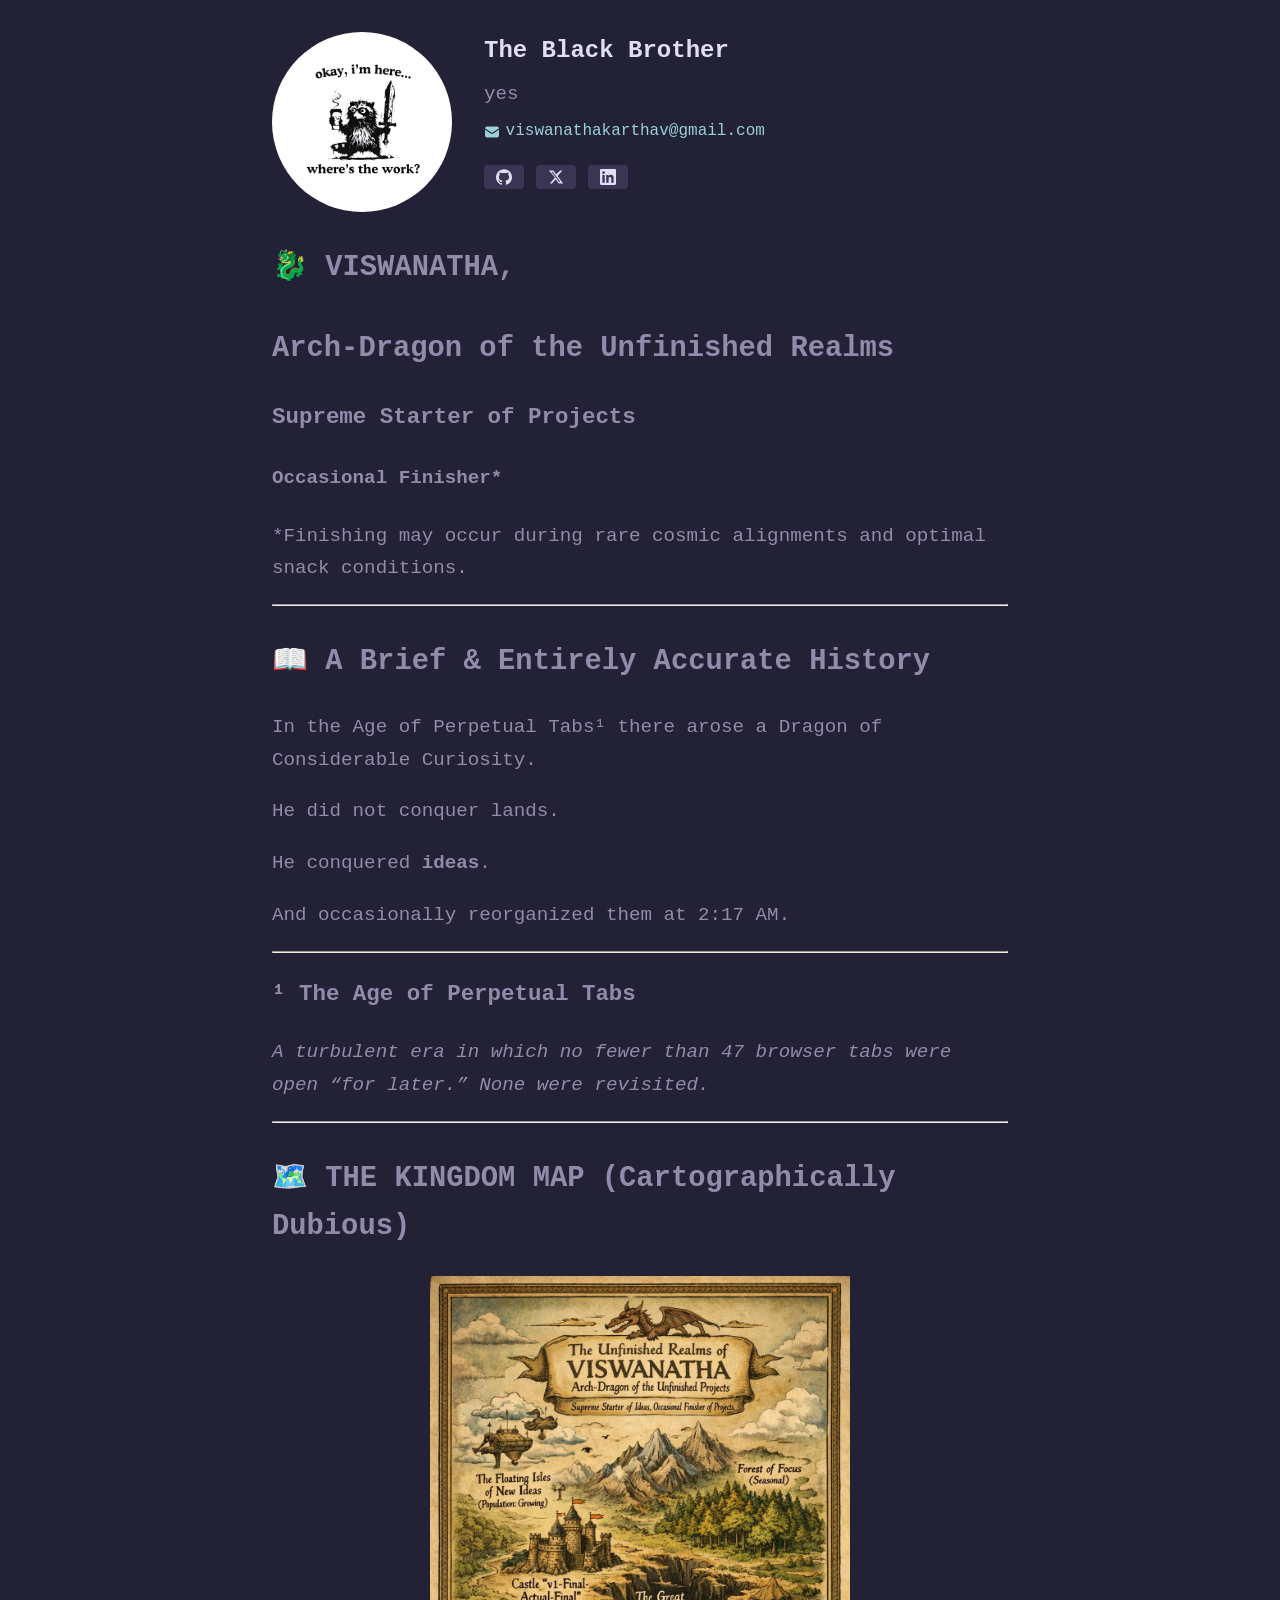
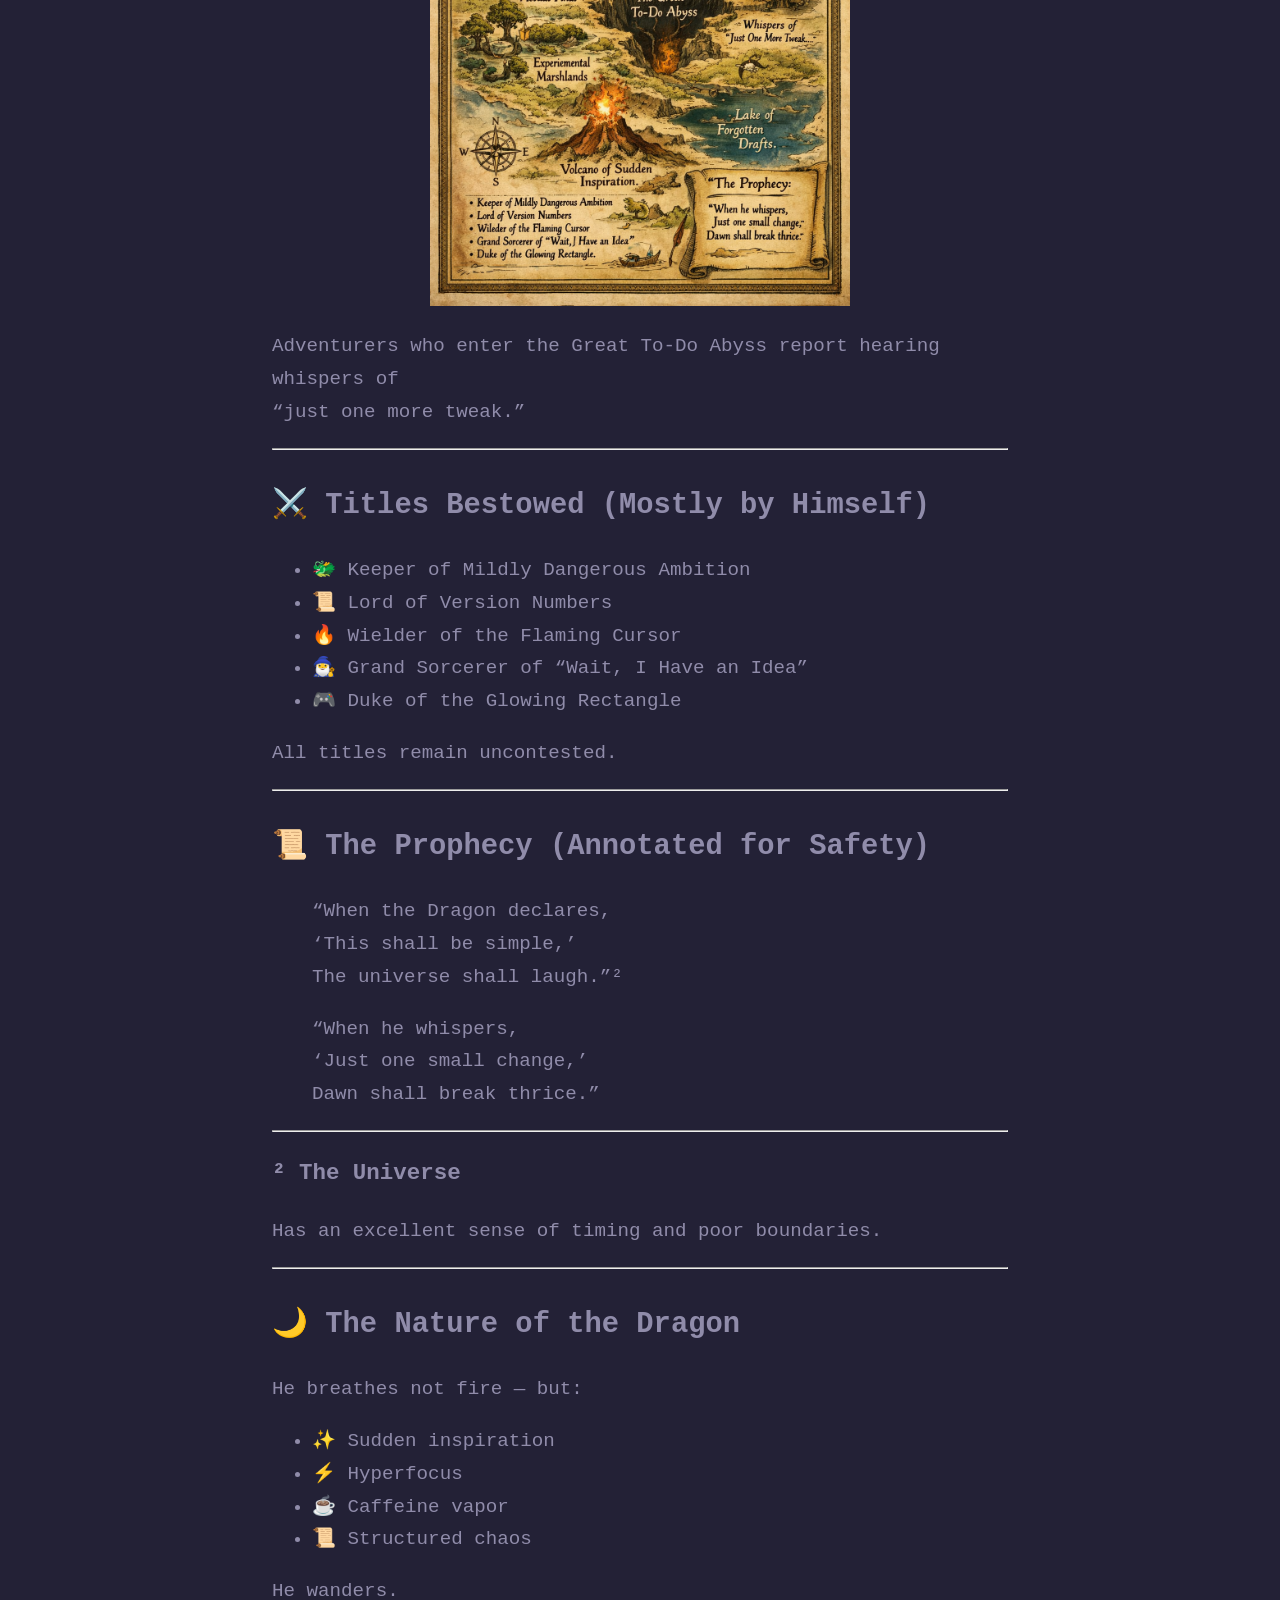
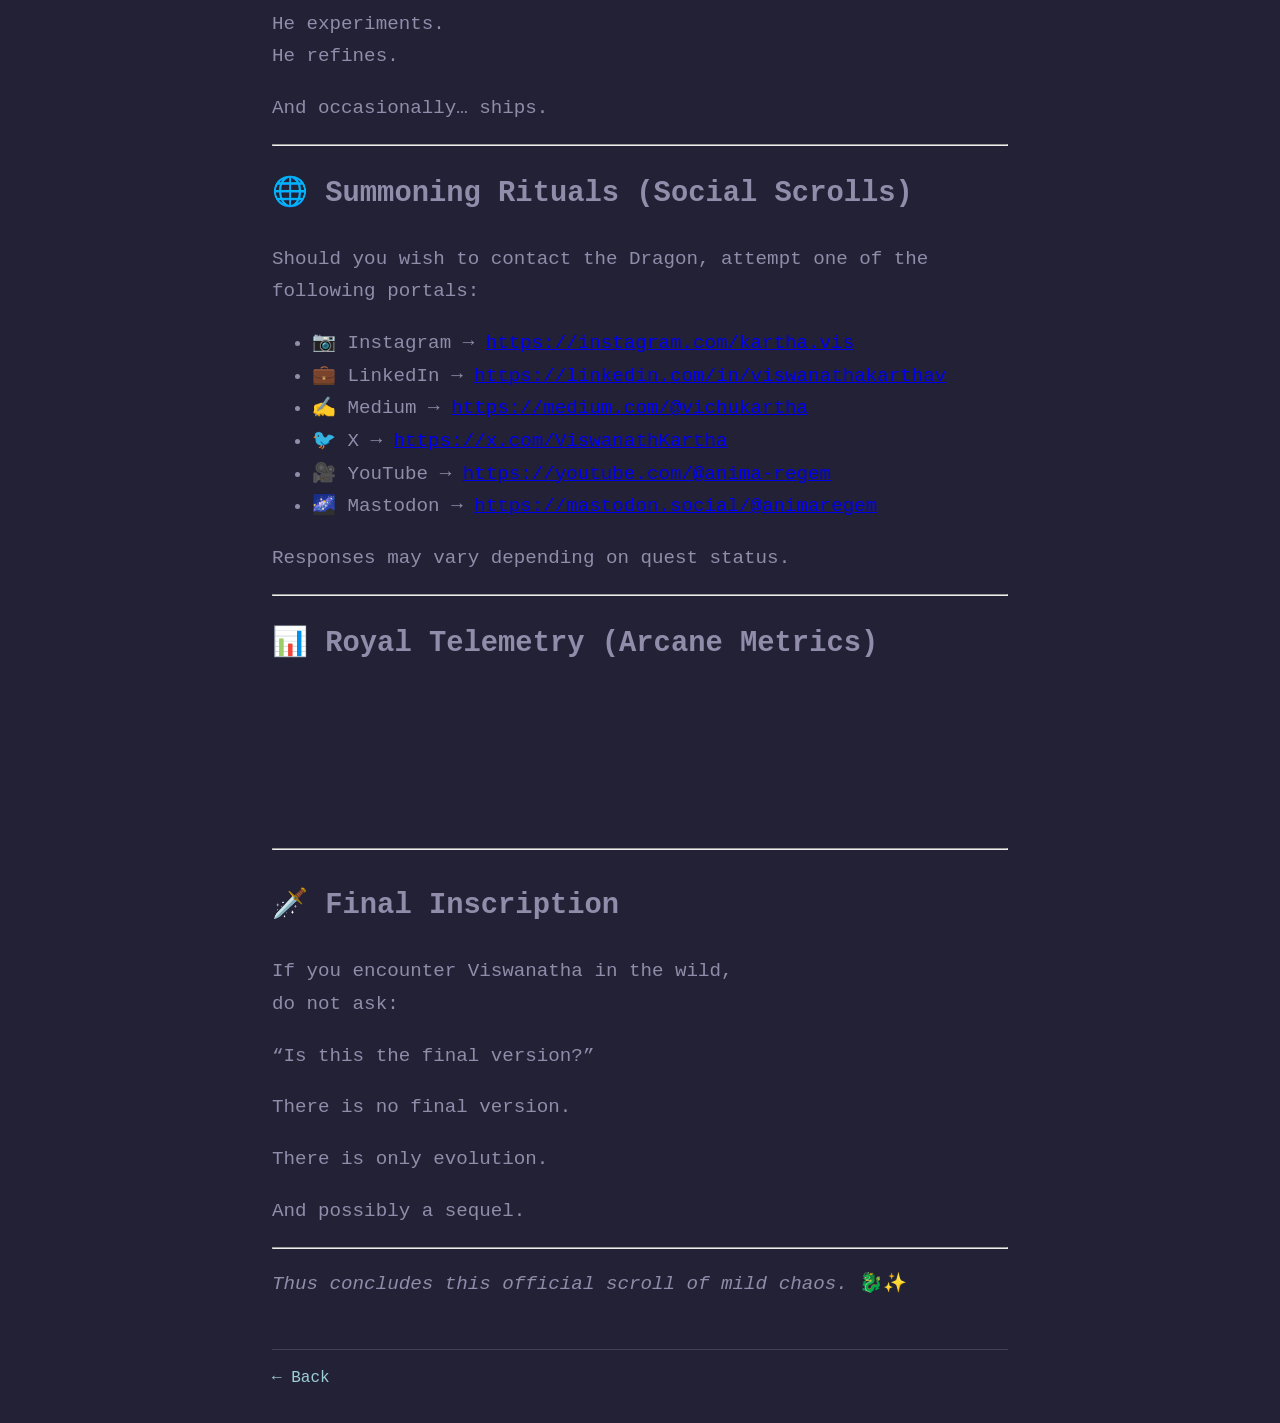
==== black/index.html @ d557f737 "deploy: 5b115764e009f444a087ab229fd77b370010a3e0" ====
<!doctype html><html lang=en-us><head><meta charset=UTF-8><meta name=viewport content="width=device-width,initial-scale=1"><title>The Black Brother &mdash; Off topic</title><meta name=description content><link rel=stylesheet href=/css/root.css></head><body><main class=site-main><article class=member-profile><header class=profile-header><img src=/black/avatar.jpg alt="The Black Brother" class=profile-avatar><div class=profile-info><h1>The Black Brother</h1><p class=profile-bio>yes</p><p class=profile-email><a href=mailto:viswanathakarthav@gmail.com><svg viewBox="0 0 24 24" fill="currentColor" width="16" height="16" aria-hidden="true"><path d="M1.5 8.67v8.58a3 3 0 003 3h15a3 3 0 003-3V8.67l-8.928 5.493a3 3 0 01-3.144.0L1.5 8.67z"/><path d="M22.5 6.908V6.75a3 3 0 00-3-3h-15a3 3 0 00-3 3v.158l9.714 5.978a1.5 1.5.0 001.572.0L22.5 6.908z"/></svg>
viswanathakarthav@gmail.com</a></p><div class=social-links><a href=https://github.com/anima-regem target=_blank rel=noopener><svg viewBox="0 0 24 24" fill="currentColor" width="16" height="16" aria-hidden="true"><path d="M12 .297c-6.63.0-12 5.373-12 12 0 5.303 3.438 9.8 8.205 11.385.6.113.82-.258.82-.577.0-.285-.01-1.04-.015-2.04-3.338.724-4.042-1.61-4.042-1.61C4.422 18.07 3.633 17.7 3.633 17.7c-1.087-.744.084-.729.084-.729 1.205.084 1.838 1.236 1.838 1.236 1.07 1.835 2.809 1.305 3.495.998.108-.776.417-1.305.76-1.605-2.665-.3-5.466-1.332-5.466-5.93.0-1.31.465-2.38 1.235-3.22-.135-.303-.54-1.523.105-3.176.0.0 1.005-.322 3.3 1.23.96-.267 1.98-.399 3-.405 1.02.006 2.04.138 3 .405 2.28-1.552 3.285-1.23 3.285-1.23.645 1.653.24 2.873.12 3.176.765.84 1.23 1.91 1.23 3.22.0 4.61-2.805 5.625-5.475 5.92.42.36.81 1.096.81 2.22.0 1.606-.015 2.896-.015 3.286.0.315.21.69.825.57C20.565 22.092 24 17.592 24 12.297c0-6.627-5.373-12-12-12"/></svg>
</a><a href=https://x.com/ViswanathKartha target=_blank rel=noopener><svg viewBox="0 0 24 24" fill="currentColor" width="16" height="16" aria-hidden="true"><path d="M18.244 2.25h3.308l-7.227 8.26 8.502 11.24H16.17l-4.714-6.231-5.401 6.231H2.746l7.73-8.835L1.254 2.25H8.08l4.259 5.63 5.905-5.63zm-1.161 17.52h1.833L7.084 4.126H5.117z"/></svg>
</a><a href=https://linkedin.com/in/viswanathakarthav target=_blank rel=noopener><svg viewBox="0 0 24 24" fill="currentColor" width="16" height="16" aria-hidden="true"><path d="M20.447 20.452h-3.554v-5.569c0-1.328-.027-3.037-1.852-3.037-1.853.0-2.136 1.445-2.136 2.939v5.667H9.351V9h3.414v1.561h.046c.477-.9 1.637-1.85 3.37-1.85 3.601.0 4.267 2.37 4.267 5.455v6.286zM5.337 7.433c-1.144.0-2.063-.926-2.063-2.065.0-1.138.92-2.063 2.063-2.063 1.14.0 2.064.925 2.064 2.063.0 1.139-.925 2.065-2.064 2.065zm1.782 13.019H3.555V9h3.564v11.452zM22.225.0H1.771C.792.0.0.774.0 1.729v20.542C0 23.227.792 24 1.771 24h20.451C23.2 24 24 23.227 24 22.271V1.729C24 .774 23.2.0 22.222.0h.003z"/></svg></a></div></div></header><div class=profile-bio><h1 id=-viswanatha>🐉 VISWANATHA,</h1><h2 id=arch-dragon-of-the-unfinished-realms>Arch-Dragon of the Unfinished Realms</h2><h3 id=supreme-starter-of-projects>Supreme Starter of Projects</h3><h4 id=occasional-finisher>Occasional Finisher*</h4><p>*Finishing may occur during rare cosmic alignments and optimal snack conditions.</p><hr><h2 id=-a-brief--entirely-accurate-history>📖 A Brief & Entirely Accurate History</h2><p>In the Age of Perpetual Tabs¹ there arose a Dragon of Considerable Curiosity.</p><p>He did not conquer lands.</p><p>He conquered <strong>ideas</strong>.</p><p>And occasionally reorganized them at 2:17 AM.</p><hr><h3 id=-the-age-of-perpetual-tabs>¹ The Age of Perpetual Tabs</h3><p><em>A turbulent era in which no fewer than 47 browser tabs were open “for later.” None were revisited.</em></p><hr><h2 id=-the-kingdom-map-cartographically-dubious>🗺️ THE KINGDOM MAP (Cartographically Dubious)</h2><p><img src=mapofkartha.png alt="Map of Kartha"></p><p>Adventurers who enter the Great To-Do Abyss report hearing whispers of<br>“just one more tweak.”</p><hr><h2 id=-titles-bestowed-mostly-by-himself>⚔️ Titles Bestowed (Mostly by Himself)</h2><ul><li>🐲 Keeper of Mildly Dangerous Ambition</li><li>📜 Lord of Version Numbers</li><li>🔥 Wielder of the Flaming Cursor</li><li>🧙‍♂️ Grand Sorcerer of “Wait, I Have an Idea”</li><li>🎮 Duke of the Glowing Rectangle</li></ul><p>All titles remain uncontested.</p><hr><h2 id=-the-prophecy-annotated-for-safety>📜 The Prophecy (Annotated for Safety)</h2><blockquote><p>“When the Dragon declares,<br>‘This shall be simple,’<br>The universe shall laugh.”²</p></blockquote><blockquote><p>“When he whispers,<br>‘Just one small change,’<br>Dawn shall break thrice.”</p></blockquote><hr><h3 id=-the-universe>² The Universe</h3><p>Has an excellent sense of timing and poor boundaries.</p><hr><h2 id=-the-nature-of-the-dragon>🌙 The Nature of the Dragon</h2><p>He breathes not fire — but:</p><ul><li>✨ Sudden inspiration</li><li>⚡ Hyperfocus</li><li>☕ Caffeine vapor</li><li>📜 Structured chaos</li></ul><p>He wanders.<br>He experiments.<br>He refines.</p><p>And occasionally… ships.</p><hr><h1 id=-summoning-rituals-social-scrolls>🌐 Summoning Rituals (Social Scrolls)</h1><p>Should you wish to contact the Dragon, attempt one of the following portals:</p><ul><li>📷 Instagram → <a href=https://instagram.com/kartha.vis>https://instagram.com/kartha.vis</a></li><li>💼 LinkedIn → <a href=https://linkedin.com/in/viswanathakarthav>https://linkedin.com/in/viswanathakarthav</a></li><li>✍️ Medium → <a href=https://medium.com/@vichukartha>https://medium.com/@vichukartha</a></li><li>🐦 X → <a href=https://x.com/ViswanathKartha>https://x.com/ViswanathKartha</a></li><li>🎥 YouTube → <a href=https://youtube.com/@anima-regem>https://youtube.com/@anima-regem</a></li><li>🌌 Mastodon → <a href=https://mastodon.social/@animaregem>https://mastodon.social/@animaregem</a></li></ul><p>Responses may vary depending on quest status.</p><hr><h1 id=-royal-telemetry-arcane-metrics>📊 Royal Telemetry (Arcane Metrics)</h1><p><img src="https://github-readme-stats.vercel.app/api?username=anima-regem&amp;theme=tokyonight&amp;hide_border=true&amp;count_private=true" alt></p><p><img src="https://github-readme-streak-stats.herokuapp.com/?user=anima-regem&amp;theme=tokyonight&amp;hide_border=true" alt></p><p><img src="https://github-readme-stats.vercel.app/api/top-langs/?username=anima-regem&amp;theme=tokyonight&amp;hide_border=true&amp;layout=compact" alt></p><hr><h2 id=-final-inscription>🗡️ Final Inscription</h2><p>If you encounter Viswanatha in the wild,<br>do not ask:</p><p>“Is this the final version?”</p><p>There is no final version.</p><p>There is only evolution.</p><p>And possibly a sequel.</p><hr><p><em>Thus concludes this official scroll of mild chaos.</em> 🐉✨</p></div><footer class=profile-footer><a href=/>&larr; Back</a></footer></article></main></body></html>
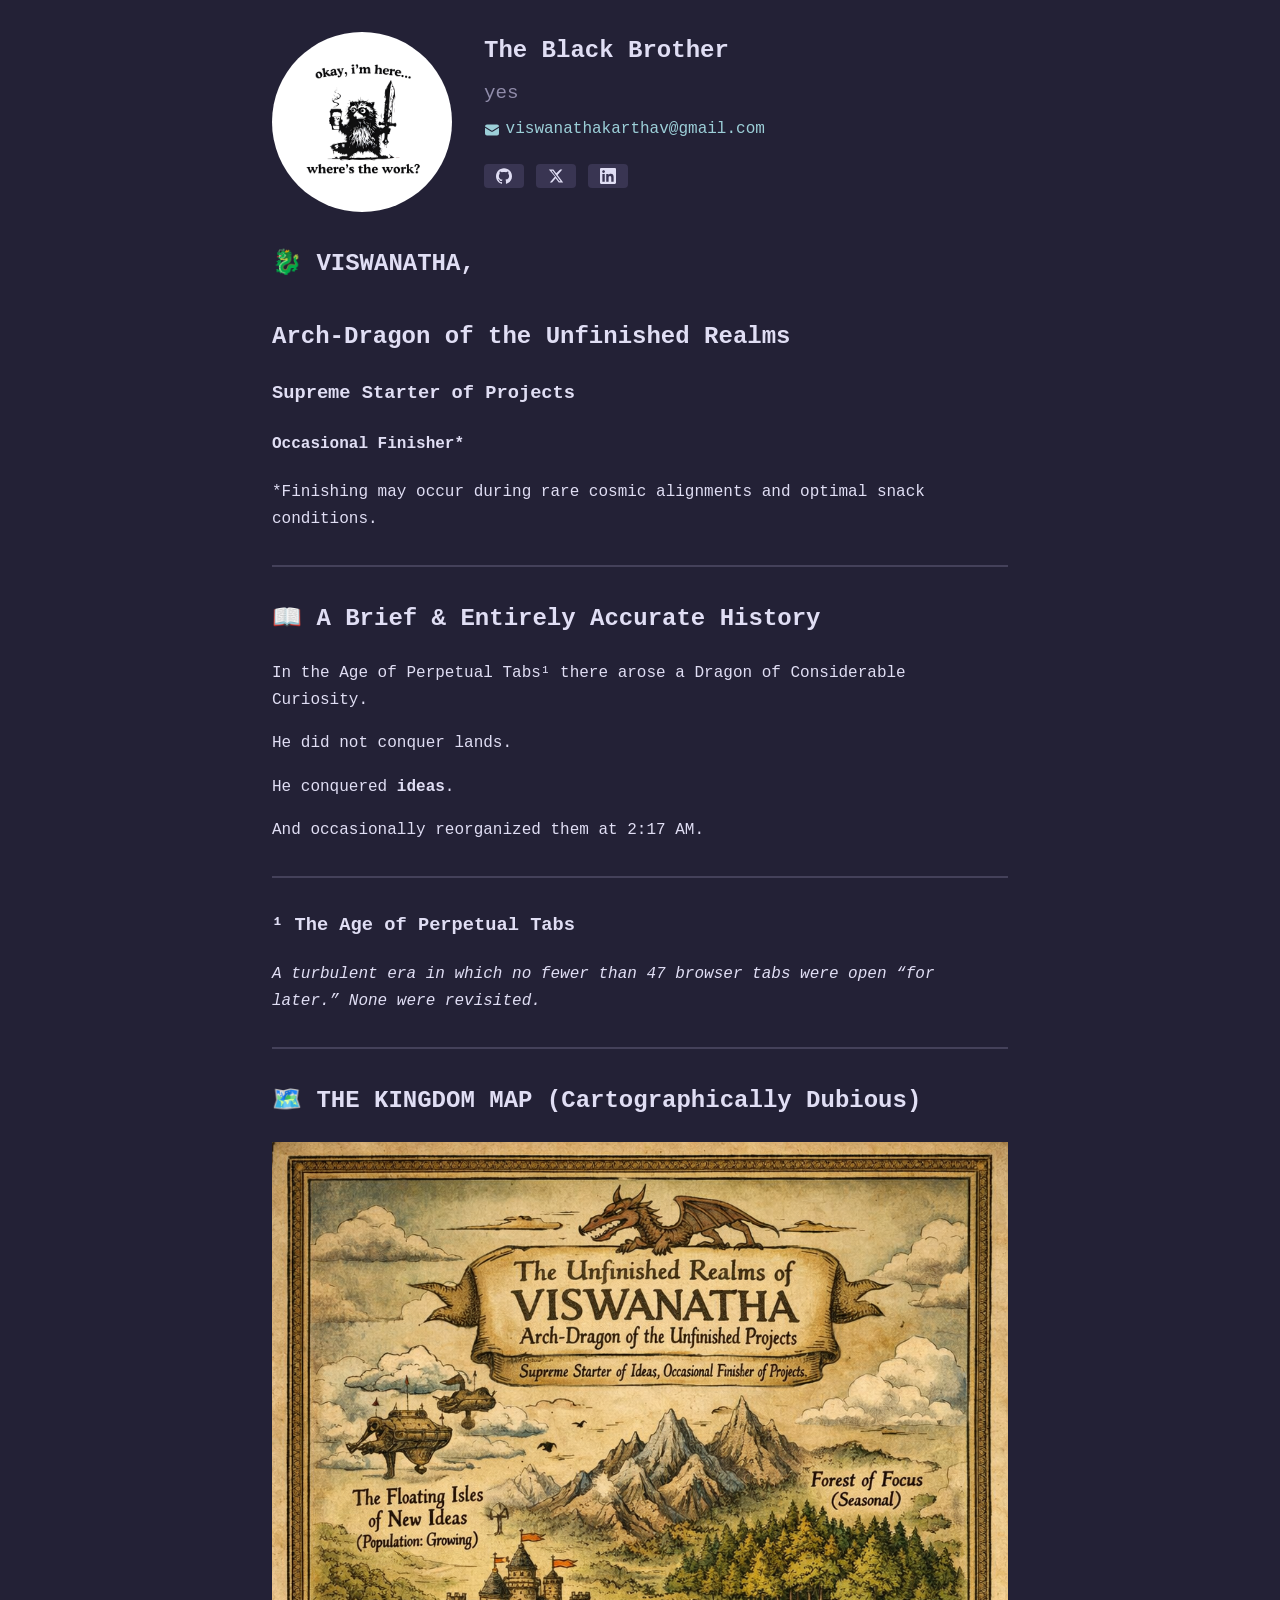
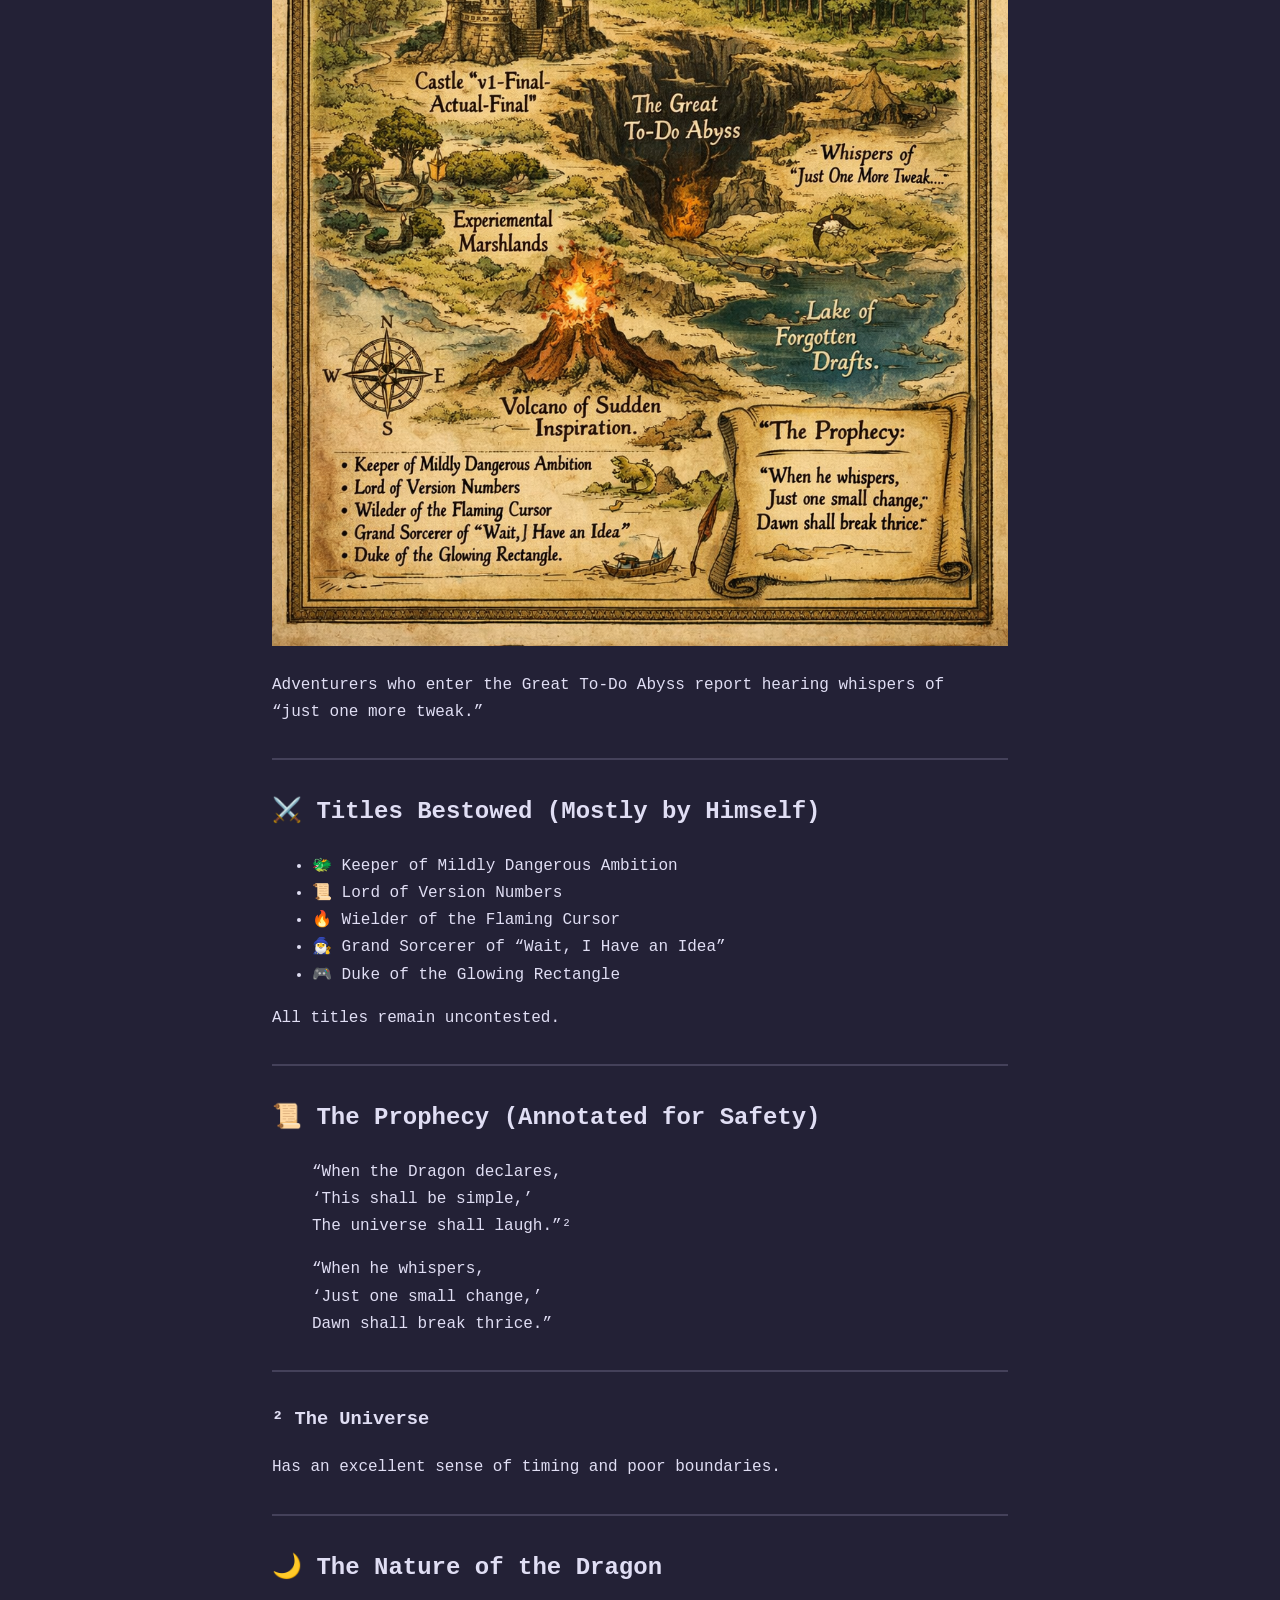
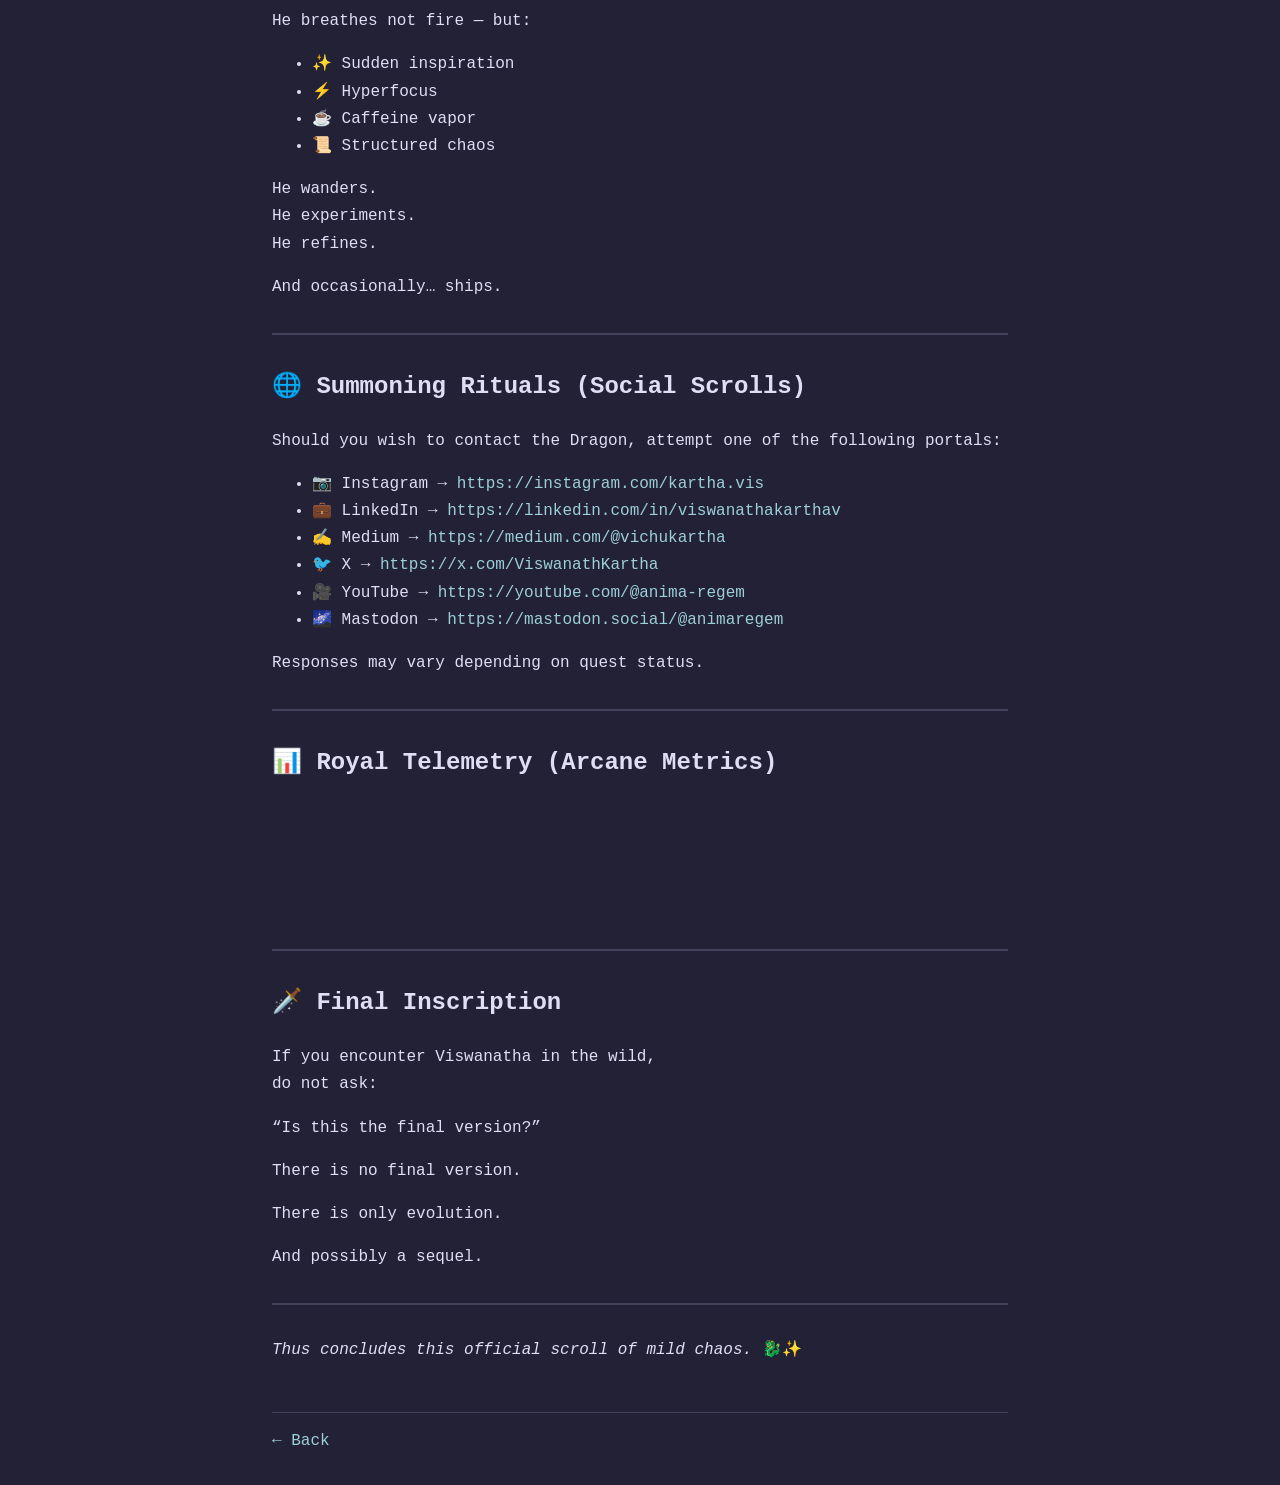
==== commit 7992ee7c: "deploy: 9a94c94f13bd477e29c451f8adfdab7dbf124cc8" ====
--- a/black/index.html
+++ b/black/index.html
@@ -1,4 +1,4 @@
 <!doctype html><html lang=en-us><head><meta charset=UTF-8><meta name=viewport content="width=device-width,initial-scale=1"><title>The Black Brother &mdash; Off topic</title><meta name=description content><link rel=stylesheet href=/css/root.css></head><body><main class=site-main><article class=member-profile><header class=profile-header><img src=/black/avatar.jpg alt="The Black Brother" class=profile-avatar><div class=profile-info><h1>The Black Brother</h1><p class=profile-bio>yes</p><p class=profile-email><a href=mailto:viswanathakarthav@gmail.com><svg viewBox="0 0 24 24" fill="currentColor" width="16" height="16" aria-hidden="true"><path d="M1.5 8.67v8.58a3 3 0 003 3h15a3 3 0 003-3V8.67l-8.928 5.493a3 3 0 01-3.144.0L1.5 8.67z"/><path d="M22.5 6.908V6.75a3 3 0 00-3-3h-15a3 3 0 00-3 3v.158l9.714 5.978a1.5 1.5.0 001.572.0L22.5 6.908z"/></svg>
 viswanathakarthav@gmail.com</a></p><div class=social-links><a href=https://github.com/anima-regem target=_blank rel=noopener><svg viewBox="0 0 24 24" fill="currentColor" width="16" height="16" aria-hidden="true"><path d="M12 .297c-6.63.0-12 5.373-12 12 0 5.303 3.438 9.8 8.205 11.385.6.113.82-.258.82-.577.0-.285-.01-1.04-.015-2.04-3.338.724-4.042-1.61-4.042-1.61C4.422 18.07 3.633 17.7 3.633 17.7c-1.087-.744.084-.729.084-.729 1.205.084 1.838 1.236 1.838 1.236 1.07 1.835 2.809 1.305 3.495.998.108-.776.417-1.305.76-1.605-2.665-.3-5.466-1.332-5.466-5.93.0-1.31.465-2.38 1.235-3.22-.135-.303-.54-1.523.105-3.176.0.0 1.005-.322 3.3 1.23.96-.267 1.98-.399 3-.405 1.02.006 2.04.138 3 .405 2.28-1.552 3.285-1.23 3.285-1.23.645 1.653.24 2.873.12 3.176.765.84 1.23 1.91 1.23 3.22.0 4.61-2.805 5.625-5.475 5.92.42.36.81 1.096.81 2.22.0 1.606-.015 2.896-.015 3.286.0.315.21.69.825.57C20.565 22.092 24 17.592 24 12.297c0-6.627-5.373-12-12-12"/></svg>
 </a><a href=https://x.com/ViswanathKartha target=_blank rel=noopener><svg viewBox="0 0 24 24" fill="currentColor" width="16" height="16" aria-hidden="true"><path d="M18.244 2.25h3.308l-7.227 8.26 8.502 11.24H16.17l-4.714-6.231-5.401 6.231H2.746l7.73-8.835L1.254 2.25H8.08l4.259 5.63 5.905-5.63zm-1.161 17.52h1.833L7.084 4.126H5.117z"/></svg>
-</a><a href=https://linkedin.com/in/viswanathakarthav target=_blank rel=noopener><svg viewBox="0 0 24 24" fill="currentColor" width="16" height="16" aria-hidden="true"><path d="M20.447 20.452h-3.554v-5.569c0-1.328-.027-3.037-1.852-3.037-1.853.0-2.136 1.445-2.136 2.939v5.667H9.351V9h3.414v1.561h.046c.477-.9 1.637-1.85 3.37-1.85 3.601.0 4.267 2.37 4.267 5.455v6.286zM5.337 7.433c-1.144.0-2.063-.926-2.063-2.065.0-1.138.92-2.063 2.063-2.063 1.14.0 2.064.925 2.064 2.063.0 1.139-.925 2.065-2.064 2.065zm1.782 13.019H3.555V9h3.564v11.452zM22.225.0H1.771C.792.0.0.774.0 1.729v20.542C0 23.227.792 24 1.771 24h20.451C23.2 24 24 23.227 24 22.271V1.729C24 .774 23.2.0 22.222.0h.003z"/></svg></a></div></div></header><div class=profile-bio><h1 id=-viswanatha>🐉 VISWANATHA,</h1><h2 id=arch-dragon-of-the-unfinished-realms>Arch-Dragon of the Unfinished Realms</h2><h3 id=supreme-starter-of-projects>Supreme Starter of Projects</h3><h4 id=occasional-finisher>Occasional Finisher*</h4><p>*Finishing may occur during rare cosmic alignments and optimal snack conditions.</p><hr><h2 id=-a-brief--entirely-accurate-history>📖 A Brief & Entirely Accurate History</h2><p>In the Age of Perpetual Tabs¹ there arose a Dragon of Considerable Curiosity.</p><p>He did not conquer lands.</p><p>He conquered <strong>ideas</strong>.</p><p>And occasionally reorganized them at 2:17 AM.</p><hr><h3 id=-the-age-of-perpetual-tabs>¹ The Age of Perpetual Tabs</h3><p><em>A turbulent era in which no fewer than 47 browser tabs were open “for later.” None were revisited.</em></p><hr><h2 id=-the-kingdom-map-cartographically-dubious>🗺️ THE KINGDOM MAP (Cartographically Dubious)</h2><p><img src=mapofkartha.png alt="Map of Kartha"></p><p>Adventurers who enter the Great To-Do Abyss report hearing whispers of<br>“just one more tweak.”</p><hr><h2 id=-titles-bestowed-mostly-by-himself>⚔️ Titles Bestowed (Mostly by Himself)</h2><ul><li>🐲 Keeper of Mildly Dangerous Ambition</li><li>📜 Lord of Version Numbers</li><li>🔥 Wielder of the Flaming Cursor</li><li>🧙‍♂️ Grand Sorcerer of “Wait, I Have an Idea”</li><li>🎮 Duke of the Glowing Rectangle</li></ul><p>All titles remain uncontested.</p><hr><h2 id=-the-prophecy-annotated-for-safety>📜 The Prophecy (Annotated for Safety)</h2><blockquote><p>“When the Dragon declares,<br>‘This shall be simple,’<br>The universe shall laugh.”²</p></blockquote><blockquote><p>“When he whispers,<br>‘Just one small change,’<br>Dawn shall break thrice.”</p></blockquote><hr><h3 id=-the-universe>² The Universe</h3><p>Has an excellent sense of timing and poor boundaries.</p><hr><h2 id=-the-nature-of-the-dragon>🌙 The Nature of the Dragon</h2><p>He breathes not fire — but:</p><ul><li>✨ Sudden inspiration</li><li>⚡ Hyperfocus</li><li>☕ Caffeine vapor</li><li>📜 Structured chaos</li></ul><p>He wanders.<br>He experiments.<br>He refines.</p><p>And occasionally… ships.</p><hr><h1 id=-summoning-rituals-social-scrolls>🌐 Summoning Rituals (Social Scrolls)</h1><p>Should you wish to contact the Dragon, attempt one of the following portals:</p><ul><li>📷 Instagram → <a href=https://instagram.com/kartha.vis>https://instagram.com/kartha.vis</a></li><li>💼 LinkedIn → <a href=https://linkedin.com/in/viswanathakarthav>https://linkedin.com/in/viswanathakarthav</a></li><li>✍️ Medium → <a href=https://medium.com/@vichukartha>https://medium.com/@vichukartha</a></li><li>🐦 X → <a href=https://x.com/ViswanathKartha>https://x.com/ViswanathKartha</a></li><li>🎥 YouTube → <a href=https://youtube.com/@anima-regem>https://youtube.com/@anima-regem</a></li><li>🌌 Mastodon → <a href=https://mastodon.social/@animaregem>https://mastodon.social/@animaregem</a></li></ul><p>Responses may vary depending on quest status.</p><hr><h1 id=-royal-telemetry-arcane-metrics>📊 Royal Telemetry (Arcane Metrics)</h1><p><img src="https://github-readme-stats.vercel.app/api?username=anima-regem&amp;theme=tokyonight&amp;hide_border=true&amp;count_private=true" alt></p><p><img src="https://github-readme-streak-stats.herokuapp.com/?user=anima-regem&amp;theme=tokyonight&amp;hide_border=true" alt></p><p><img src="https://github-readme-stats.vercel.app/api/top-langs/?username=anima-regem&amp;theme=tokyonight&amp;hide_border=true&amp;layout=compact" alt></p><hr><h2 id=-final-inscription>🗡️ Final Inscription</h2><p>If you encounter Viswanatha in the wild,<br>do not ask:</p><p>“Is this the final version?”</p><p>There is no final version.</p><p>There is only evolution.</p><p>And possibly a sequel.</p><hr><p><em>Thus concludes this official scroll of mild chaos.</em> 🐉✨</p></div><footer class=profile-footer><a href=/>&larr; Back</a></footer></article></main></body></html>+</a><a href=https://linkedin.com/in/viswanathakarthav target=_blank rel=noopener><svg viewBox="0 0 24 24" fill="currentColor" width="16" height="16" aria-hidden="true"><path d="M20.447 20.452h-3.554v-5.569c0-1.328-.027-3.037-1.852-3.037-1.853.0-2.136 1.445-2.136 2.939v5.667H9.351V9h3.414v1.561h.046c.477-.9 1.637-1.85 3.37-1.85 3.601.0 4.267 2.37 4.267 5.455v6.286zM5.337 7.433c-1.144.0-2.063-.926-2.063-2.065.0-1.138.92-2.063 2.063-2.063 1.14.0 2.064.925 2.064 2.063.0 1.139-.925 2.065-2.064 2.065zm1.782 13.019H3.555V9h3.564v11.452zM22.225.0H1.771C.792.0.0.774.0 1.729v20.542C0 23.227.792 24 1.771 24h20.451C23.2 24 24 23.227 24 22.271V1.729C24 .774 23.2.0 22.222.0h.003z"/></svg></a></div></div></header><div class=profile-content><h1 id=-viswanatha>🐉 VISWANATHA,</h1><h2 id=arch-dragon-of-the-unfinished-realms>Arch-Dragon of the Unfinished Realms</h2><h3 id=supreme-starter-of-projects>Supreme Starter of Projects</h3><h4 id=occasional-finisher>Occasional Finisher*</h4><p>*Finishing may occur during rare cosmic alignments and optimal snack conditions.</p><hr><h2 id=-a-brief--entirely-accurate-history>📖 A Brief & Entirely Accurate History</h2><p>In the Age of Perpetual Tabs¹ there arose a Dragon of Considerable Curiosity.</p><p>He did not conquer lands.</p><p>He conquered <strong>ideas</strong>.</p><p>And occasionally reorganized them at 2:17 AM.</p><hr><h3 id=-the-age-of-perpetual-tabs>¹ The Age of Perpetual Tabs</h3><p><em>A turbulent era in which no fewer than 47 browser tabs were open “for later.” None were revisited.</em></p><hr><h2 id=-the-kingdom-map-cartographically-dubious>🗺️ THE KINGDOM MAP (Cartographically Dubious)</h2><p><img src=mapofkartha.png alt="Map of Kartha"></p><p>Adventurers who enter the Great To-Do Abyss report hearing whispers of<br>“just one more tweak.”</p><hr><h2 id=-titles-bestowed-mostly-by-himself>⚔️ Titles Bestowed (Mostly by Himself)</h2><ul><li>🐲 Keeper of Mildly Dangerous Ambition</li><li>📜 Lord of Version Numbers</li><li>🔥 Wielder of the Flaming Cursor</li><li>🧙‍♂️ Grand Sorcerer of “Wait, I Have an Idea”</li><li>🎮 Duke of the Glowing Rectangle</li></ul><p>All titles remain uncontested.</p><hr><h2 id=-the-prophecy-annotated-for-safety>📜 The Prophecy (Annotated for Safety)</h2><blockquote><p>“When the Dragon declares,<br>‘This shall be simple,’<br>The universe shall laugh.”²</p></blockquote><blockquote><p>“When he whispers,<br>‘Just one small change,’<br>Dawn shall break thrice.”</p></blockquote><hr><h3 id=-the-universe>² The Universe</h3><p>Has an excellent sense of timing and poor boundaries.</p><hr><h2 id=-the-nature-of-the-dragon>🌙 The Nature of the Dragon</h2><p>He breathes not fire — but:</p><ul><li>✨ Sudden inspiration</li><li>⚡ Hyperfocus</li><li>☕ Caffeine vapor</li><li>📜 Structured chaos</li></ul><p>He wanders.<br>He experiments.<br>He refines.</p><p>And occasionally… ships.</p><hr><h1 id=-summoning-rituals-social-scrolls>🌐 Summoning Rituals (Social Scrolls)</h1><p>Should you wish to contact the Dragon, attempt one of the following portals:</p><ul><li>📷 Instagram → <a href=https://instagram.com/kartha.vis>https://instagram.com/kartha.vis</a></li><li>💼 LinkedIn → <a href=https://linkedin.com/in/viswanathakarthav>https://linkedin.com/in/viswanathakarthav</a></li><li>✍️ Medium → <a href=https://medium.com/@vichukartha>https://medium.com/@vichukartha</a></li><li>🐦 X → <a href=https://x.com/ViswanathKartha>https://x.com/ViswanathKartha</a></li><li>🎥 YouTube → <a href=https://youtube.com/@anima-regem>https://youtube.com/@anima-regem</a></li><li>🌌 Mastodon → <a href=https://mastodon.social/@animaregem>https://mastodon.social/@animaregem</a></li></ul><p>Responses may vary depending on quest status.</p><hr><h1 id=-royal-telemetry-arcane-metrics>📊 Royal Telemetry (Arcane Metrics)</h1><p><img src="https://github-readme-stats.vercel.app/api?username=anima-regem&amp;theme=tokyonight&amp;hide_border=true&amp;count_private=true" alt></p><p><img src="https://github-readme-streak-stats.herokuapp.com/?user=anima-regem&amp;theme=tokyonight&amp;hide_border=true" alt></p><p><img src="https://github-readme-stats.vercel.app/api/top-langs/?username=anima-regem&amp;theme=tokyonight&amp;hide_border=true&amp;layout=compact" alt></p><hr><h2 id=-final-inscription>🗡️ Final Inscription</h2><p>If you encounter Viswanatha in the wild,<br>do not ask:</p><p>“Is this the final version?”</p><p>There is no final version.</p><p>There is only evolution.</p><p>And possibly a sequel.</p><hr><p><em>Thus concludes this official scroll of mild chaos.</em> 🐉✨</p></div><footer class=profile-footer><a href=/>&larr; Back</a></footer></article></main></body></html>
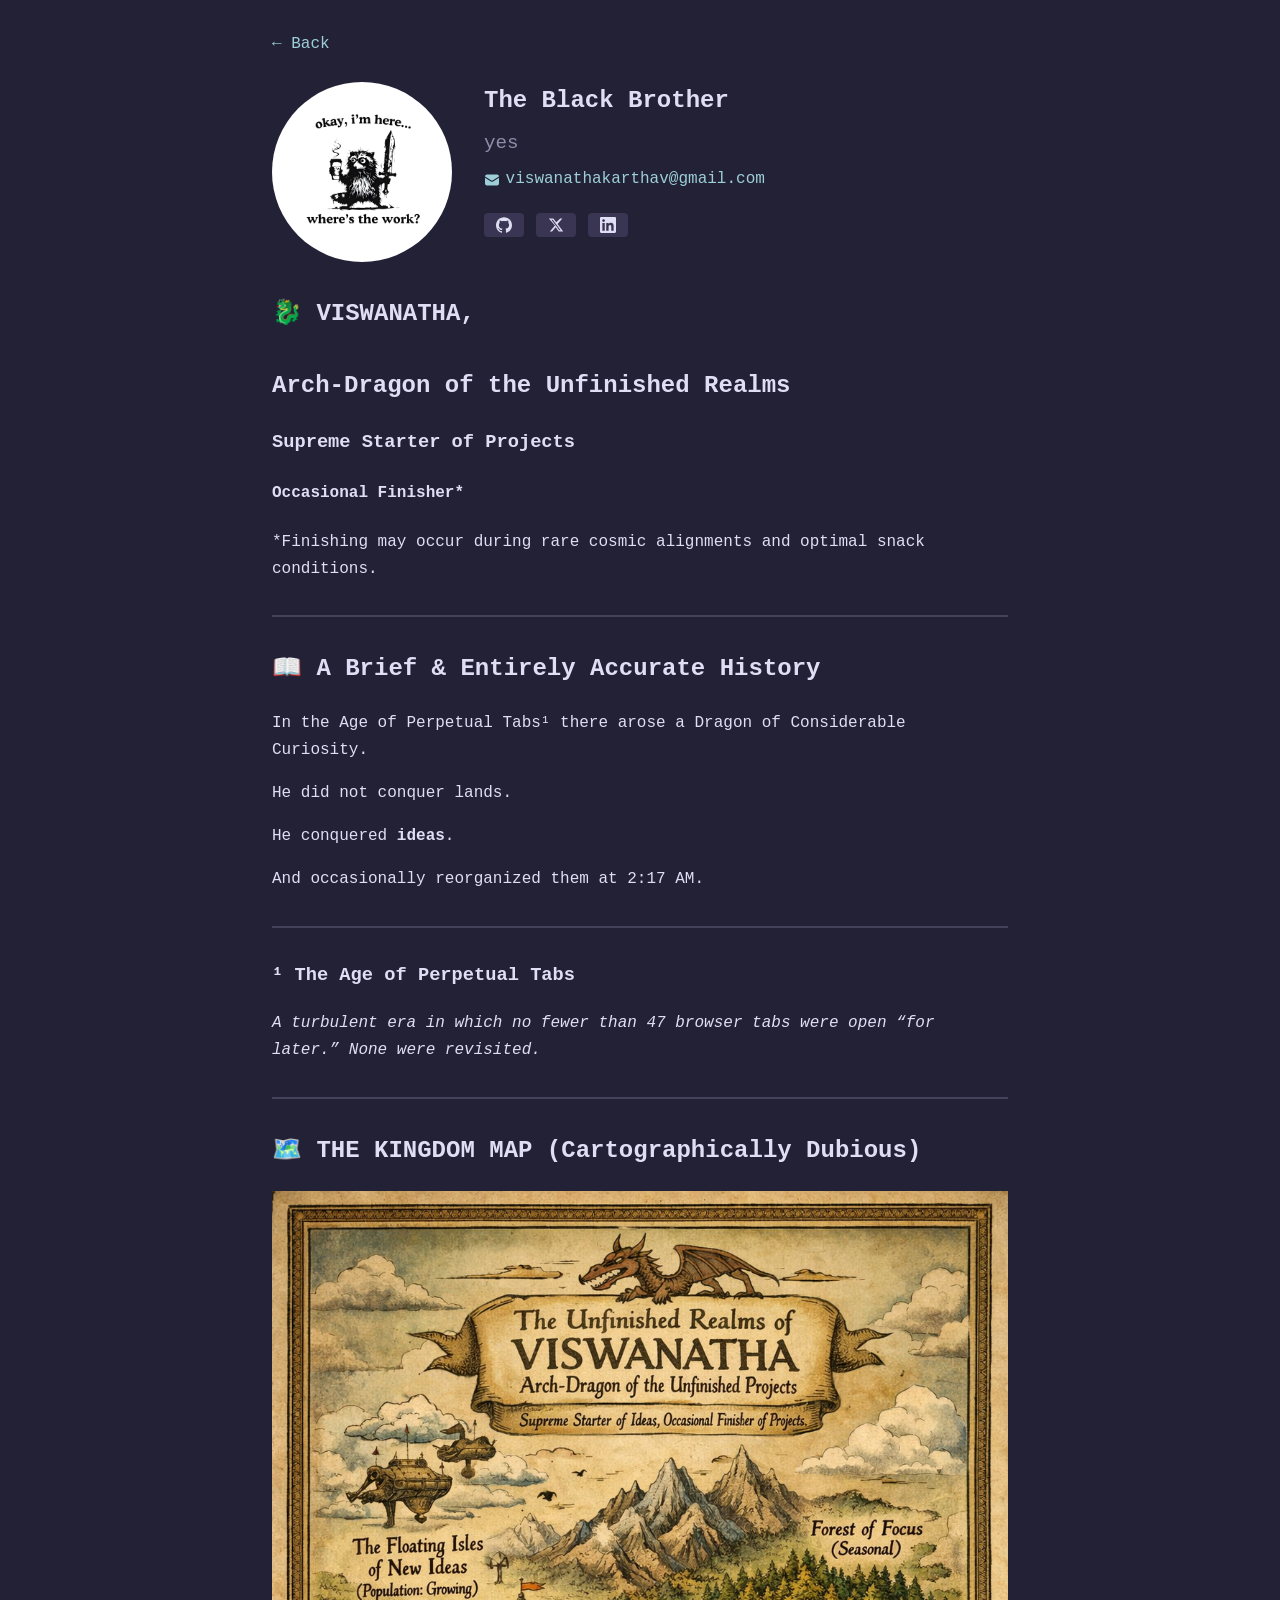
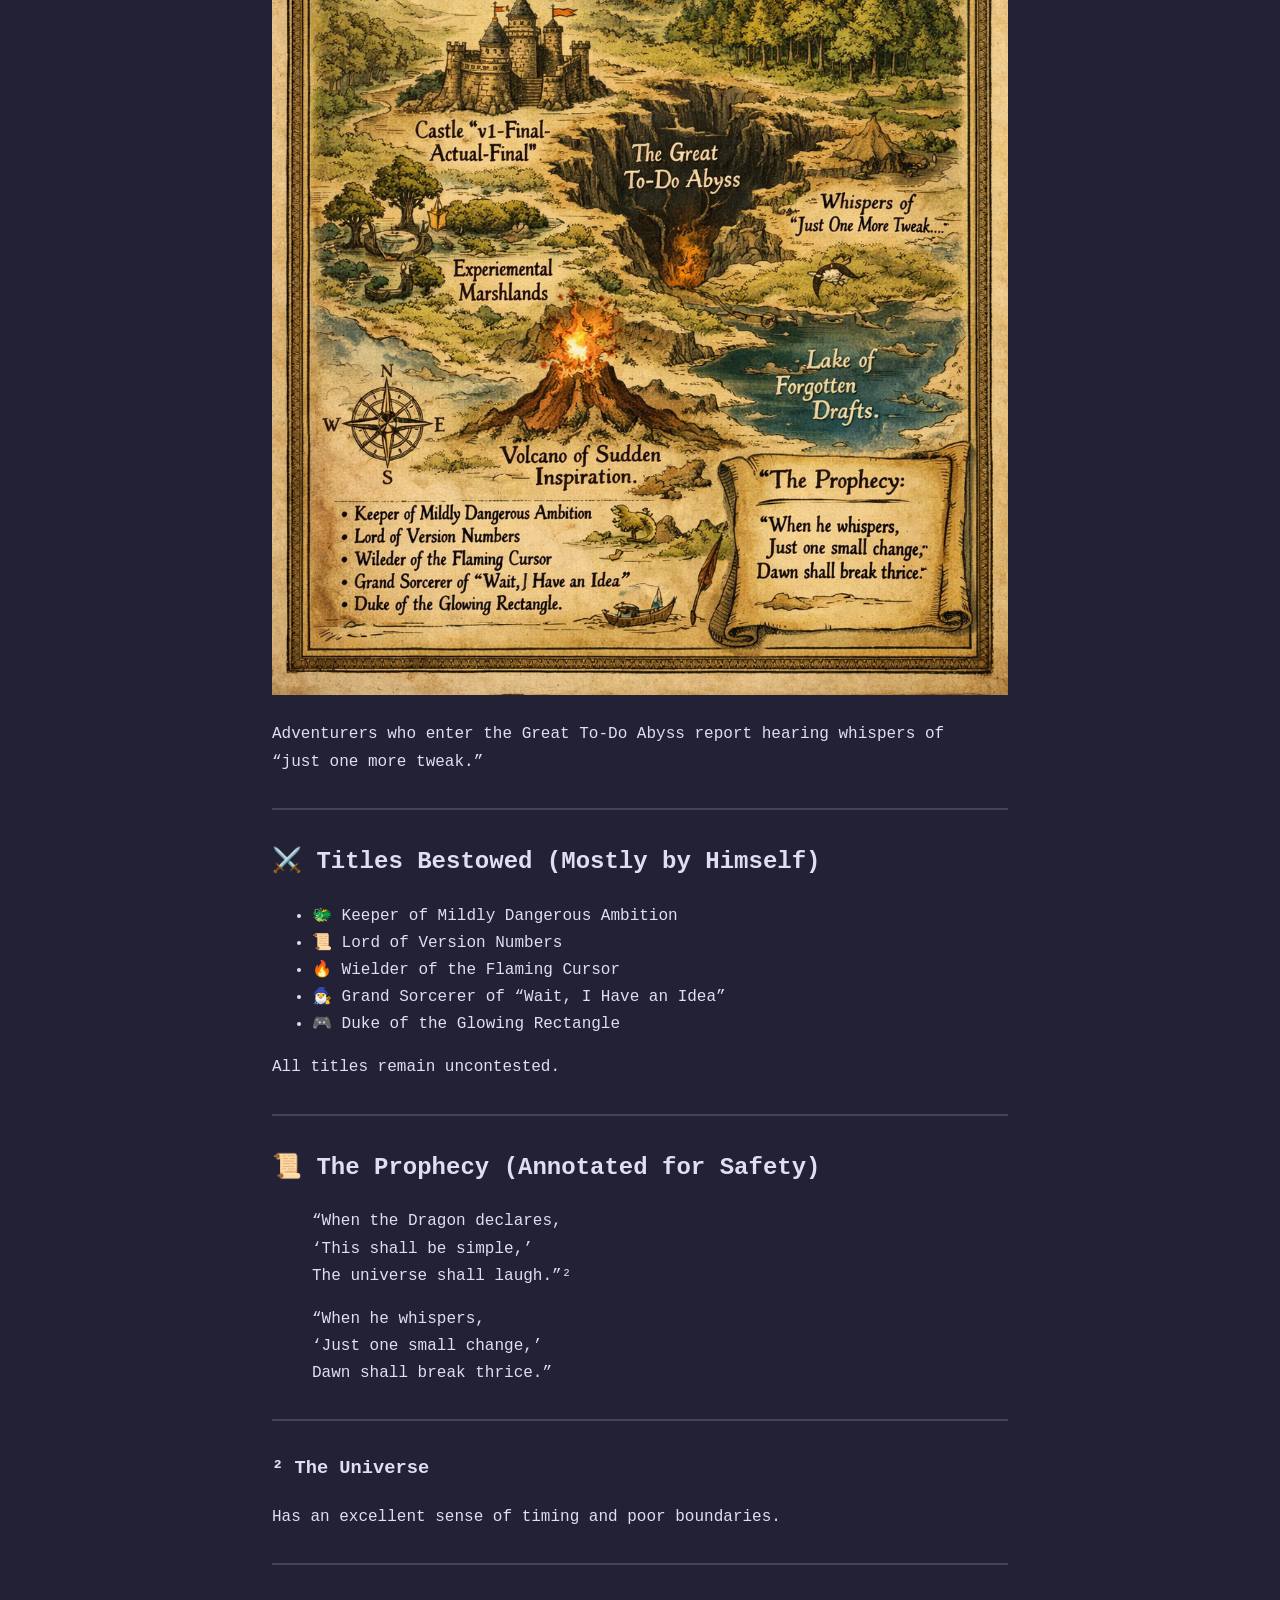
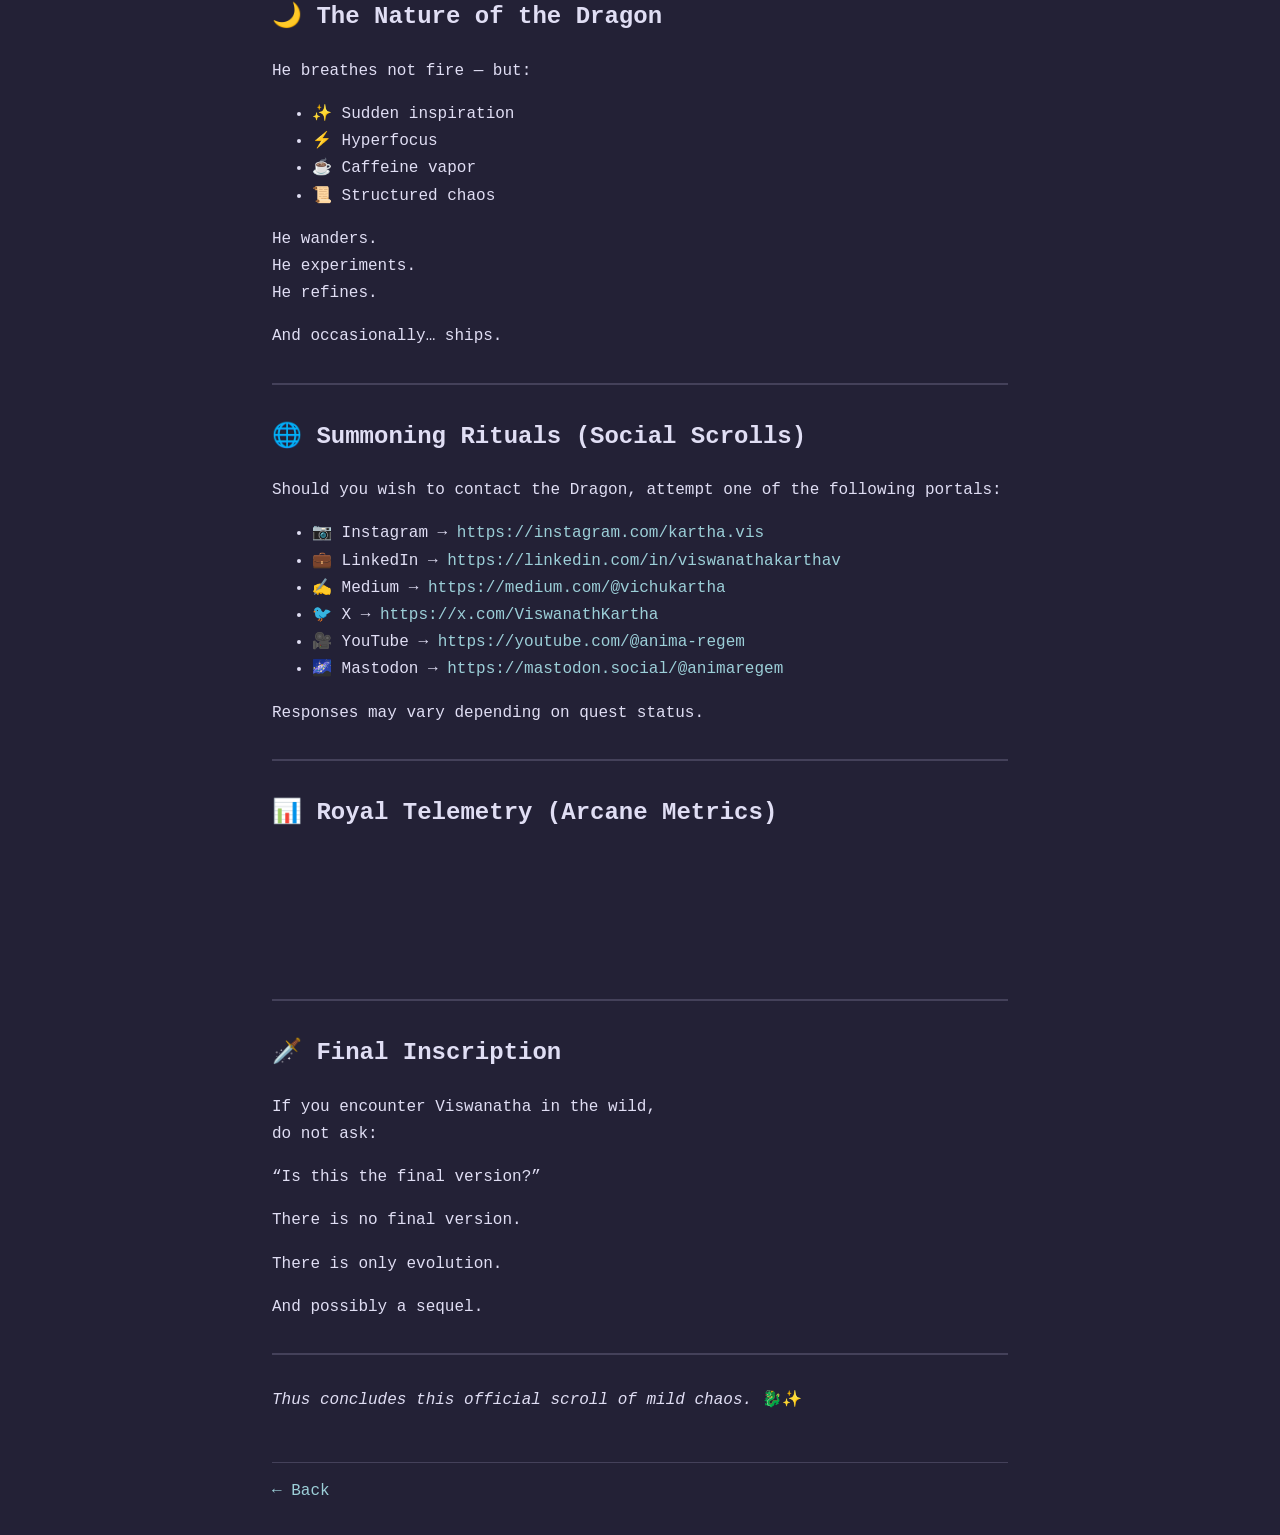
==== commit 4e275f42: "deploy: 54c7ea5f442c87826f3980739ec8876f8d294559" ====
--- a/black/index.html
+++ b/black/index.html
@@ -1,4 +1,4 @@
-<!doctype html><html lang=en-us><head><meta charset=UTF-8><meta name=viewport content="width=device-width,initial-scale=1"><title>The Black Brother &mdash; Off topic</title><meta name=description content><link rel=stylesheet href=/css/root.css></head><body><main class=site-main><article class=member-profile><header class=profile-header><img src=/black/avatar.jpg alt="The Black Brother" class=profile-avatar><div class=profile-info><h1>The Black Brother</h1><p class=profile-bio>yes</p><p class=profile-email><a href=mailto:viswanathakarthav@gmail.com><svg viewBox="0 0 24 24" fill="currentColor" width="16" height="16" aria-hidden="true"><path d="M1.5 8.67v8.58a3 3 0 003 3h15a3 3 0 003-3V8.67l-8.928 5.493a3 3 0 01-3.144.0L1.5 8.67z"/><path d="M22.5 6.908V6.75a3 3 0 00-3-3h-15a3 3 0 00-3 3v.158l9.714 5.978a1.5 1.5.0 001.572.0L22.5 6.908z"/></svg>
+<!doctype html><html lang=en-us><head><meta charset=UTF-8><meta name=viewport content="width=device-width,initial-scale=1"><title>The Black Brother &mdash; Off topic</title><meta name=description content><link rel=stylesheet href=/css/root.css></head><body><main class=site-main><article class=member-profile><nav class=profile-nav><a href=/>&larr; Back</a></nav><header class=profile-header><img src=/black/avatar.jpg alt="The Black Brother" class=profile-avatar><div class=profile-info><h1>The Black Brother</h1><p class=profile-bio>yes</p><p class=profile-email><a href=mailto:viswanathakarthav@gmail.com><svg viewBox="0 0 24 24" fill="currentColor" width="16" height="16" aria-hidden="true"><path d="M1.5 8.67v8.58a3 3 0 003 3h15a3 3 0 003-3V8.67l-8.928 5.493a3 3 0 01-3.144.0L1.5 8.67z"/><path d="M22.5 6.908V6.75a3 3 0 00-3-3h-15a3 3 0 00-3 3v.158l9.714 5.978a1.5 1.5.0 001.572.0L22.5 6.908z"/></svg>
 viswanathakarthav@gmail.com</a></p><div class=social-links><a href=https://github.com/anima-regem target=_blank rel=noopener><svg viewBox="0 0 24 24" fill="currentColor" width="16" height="16" aria-hidden="true"><path d="M12 .297c-6.63.0-12 5.373-12 12 0 5.303 3.438 9.8 8.205 11.385.6.113.82-.258.82-.577.0-.285-.01-1.04-.015-2.04-3.338.724-4.042-1.61-4.042-1.61C4.422 18.07 3.633 17.7 3.633 17.7c-1.087-.744.084-.729.084-.729 1.205.084 1.838 1.236 1.838 1.236 1.07 1.835 2.809 1.305 3.495.998.108-.776.417-1.305.76-1.605-2.665-.3-5.466-1.332-5.466-5.93.0-1.31.465-2.38 1.235-3.22-.135-.303-.54-1.523.105-3.176.0.0 1.005-.322 3.3 1.23.96-.267 1.98-.399 3-.405 1.02.006 2.04.138 3 .405 2.28-1.552 3.285-1.23 3.285-1.23.645 1.653.24 2.873.12 3.176.765.84 1.23 1.91 1.23 3.22.0 4.61-2.805 5.625-5.475 5.92.42.36.81 1.096.81 2.22.0 1.606-.015 2.896-.015 3.286.0.315.21.69.825.57C20.565 22.092 24 17.592 24 12.297c0-6.627-5.373-12-12-12"/></svg>
 </a><a href=https://x.com/ViswanathKartha target=_blank rel=noopener><svg viewBox="0 0 24 24" fill="currentColor" width="16" height="16" aria-hidden="true"><path d="M18.244 2.25h3.308l-7.227 8.26 8.502 11.24H16.17l-4.714-6.231-5.401 6.231H2.746l7.73-8.835L1.254 2.25H8.08l4.259 5.63 5.905-5.63zm-1.161 17.52h1.833L7.084 4.126H5.117z"/></svg>
 </a><a href=https://linkedin.com/in/viswanathakarthav target=_blank rel=noopener><svg viewBox="0 0 24 24" fill="currentColor" width="16" height="16" aria-hidden="true"><path d="M20.447 20.452h-3.554v-5.569c0-1.328-.027-3.037-1.852-3.037-1.853.0-2.136 1.445-2.136 2.939v5.667H9.351V9h3.414v1.561h.046c.477-.9 1.637-1.85 3.37-1.85 3.601.0 4.267 2.37 4.267 5.455v6.286zM5.337 7.433c-1.144.0-2.063-.926-2.063-2.065.0-1.138.92-2.063 2.063-2.063 1.14.0 2.064.925 2.064 2.063.0 1.139-.925 2.065-2.064 2.065zm1.782 13.019H3.555V9h3.564v11.452zM22.225.0H1.771C.792.0.0.774.0 1.729v20.542C0 23.227.792 24 1.771 24h20.451C23.2 24 24 23.227 24 22.271V1.729C24 .774 23.2.0 22.222.0h.003z"/></svg></a></div></div></header><div class=profile-content><h1 id=-viswanatha>🐉 VISWANATHA,</h1><h2 id=arch-dragon-of-the-unfinished-realms>Arch-Dragon of the Unfinished Realms</h2><h3 id=supreme-starter-of-projects>Supreme Starter of Projects</h3><h4 id=occasional-finisher>Occasional Finisher*</h4><p>*Finishing may occur during rare cosmic alignments and optimal snack conditions.</p><hr><h2 id=-a-brief--entirely-accurate-history>📖 A Brief & Entirely Accurate History</h2><p>In the Age of Perpetual Tabs¹ there arose a Dragon of Considerable Curiosity.</p><p>He did not conquer lands.</p><p>He conquered <strong>ideas</strong>.</p><p>And occasionally reorganized them at 2:17 AM.</p><hr><h3 id=-the-age-of-perpetual-tabs>¹ The Age of Perpetual Tabs</h3><p><em>A turbulent era in which no fewer than 47 browser tabs were open “for later.” None were revisited.</em></p><hr><h2 id=-the-kingdom-map-cartographically-dubious>🗺️ THE KINGDOM MAP (Cartographically Dubious)</h2><p><img src=mapofkartha.png alt="Map of Kartha"></p><p>Adventurers who enter the Great To-Do Abyss report hearing whispers of<br>“just one more tweak.”</p><hr><h2 id=-titles-bestowed-mostly-by-himself>⚔️ Titles Bestowed (Mostly by Himself)</h2><ul><li>🐲 Keeper of Mildly Dangerous Ambition</li><li>📜 Lord of Version Numbers</li><li>🔥 Wielder of the Flaming Cursor</li><li>🧙‍♂️ Grand Sorcerer of “Wait, I Have an Idea”</li><li>🎮 Duke of the Glowing Rectangle</li></ul><p>All titles remain uncontested.</p><hr><h2 id=-the-prophecy-annotated-for-safety>📜 The Prophecy (Annotated for Safety)</h2><blockquote><p>“When the Dragon declares,<br>‘This shall be simple,’<br>The universe shall laugh.”²</p></blockquote><blockquote><p>“When he whispers,<br>‘Just one small change,’<br>Dawn shall break thrice.”</p></blockquote><hr><h3 id=-the-universe>² The Universe</h3><p>Has an excellent sense of timing and poor boundaries.</p><hr><h2 id=-the-nature-of-the-dragon>🌙 The Nature of the Dragon</h2><p>He breathes not fire — but:</p><ul><li>✨ Sudden inspiration</li><li>⚡ Hyperfocus</li><li>☕ Caffeine vapor</li><li>📜 Structured chaos</li></ul><p>He wanders.<br>He experiments.<br>He refines.</p><p>And occasionally… ships.</p><hr><h1 id=-summoning-rituals-social-scrolls>🌐 Summoning Rituals (Social Scrolls)</h1><p>Should you wish to contact the Dragon, attempt one of the following portals:</p><ul><li>📷 Instagram → <a href=https://instagram.com/kartha.vis>https://instagram.com/kartha.vis</a></li><li>💼 LinkedIn → <a href=https://linkedin.com/in/viswanathakarthav>https://linkedin.com/in/viswanathakarthav</a></li><li>✍️ Medium → <a href=https://medium.com/@vichukartha>https://medium.com/@vichukartha</a></li><li>🐦 X → <a href=https://x.com/ViswanathKartha>https://x.com/ViswanathKartha</a></li><li>🎥 YouTube → <a href=https://youtube.com/@anima-regem>https://youtube.com/@anima-regem</a></li><li>🌌 Mastodon → <a href=https://mastodon.social/@animaregem>https://mastodon.social/@animaregem</a></li></ul><p>Responses may vary depending on quest status.</p><hr><h1 id=-royal-telemetry-arcane-metrics>📊 Royal Telemetry (Arcane Metrics)</h1><p><img src="https://github-readme-stats.vercel.app/api?username=anima-regem&amp;theme=tokyonight&amp;hide_border=true&amp;count_private=true" alt></p><p><img src="https://github-readme-streak-stats.herokuapp.com/?user=anima-regem&amp;theme=tokyonight&amp;hide_border=true" alt></p><p><img src="https://github-readme-stats.vercel.app/api/top-langs/?username=anima-regem&amp;theme=tokyonight&amp;hide_border=true&amp;layout=compact" alt></p><hr><h2 id=-final-inscription>🗡️ Final Inscription</h2><p>If you encounter Viswanatha in the wild,<br>do not ask:</p><p>“Is this the final version?”</p><p>There is no final version.</p><p>There is only evolution.</p><p>And possibly a sequel.</p><hr><p><em>Thus concludes this official scroll of mild chaos.</em> 🐉✨</p></div><footer class=profile-footer><a href=/>&larr; Back</a></footer></article></main></body></html>
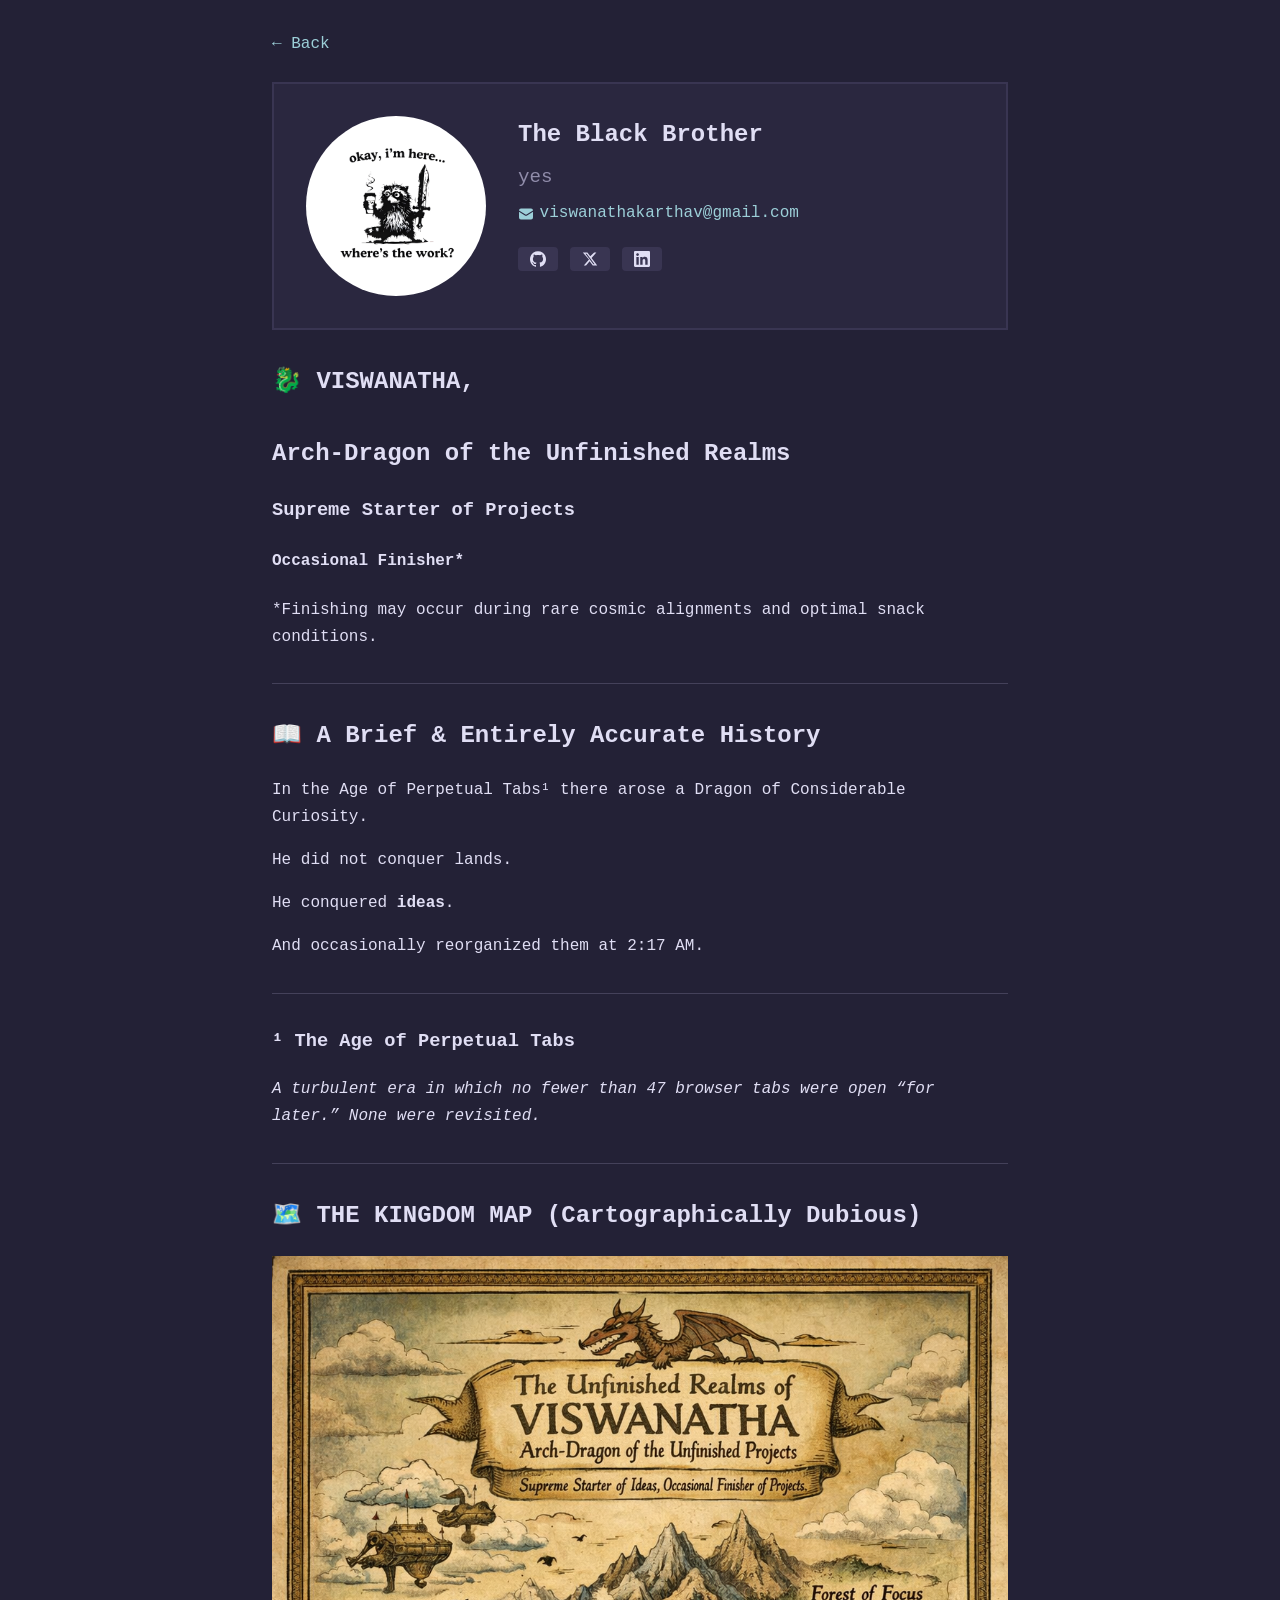
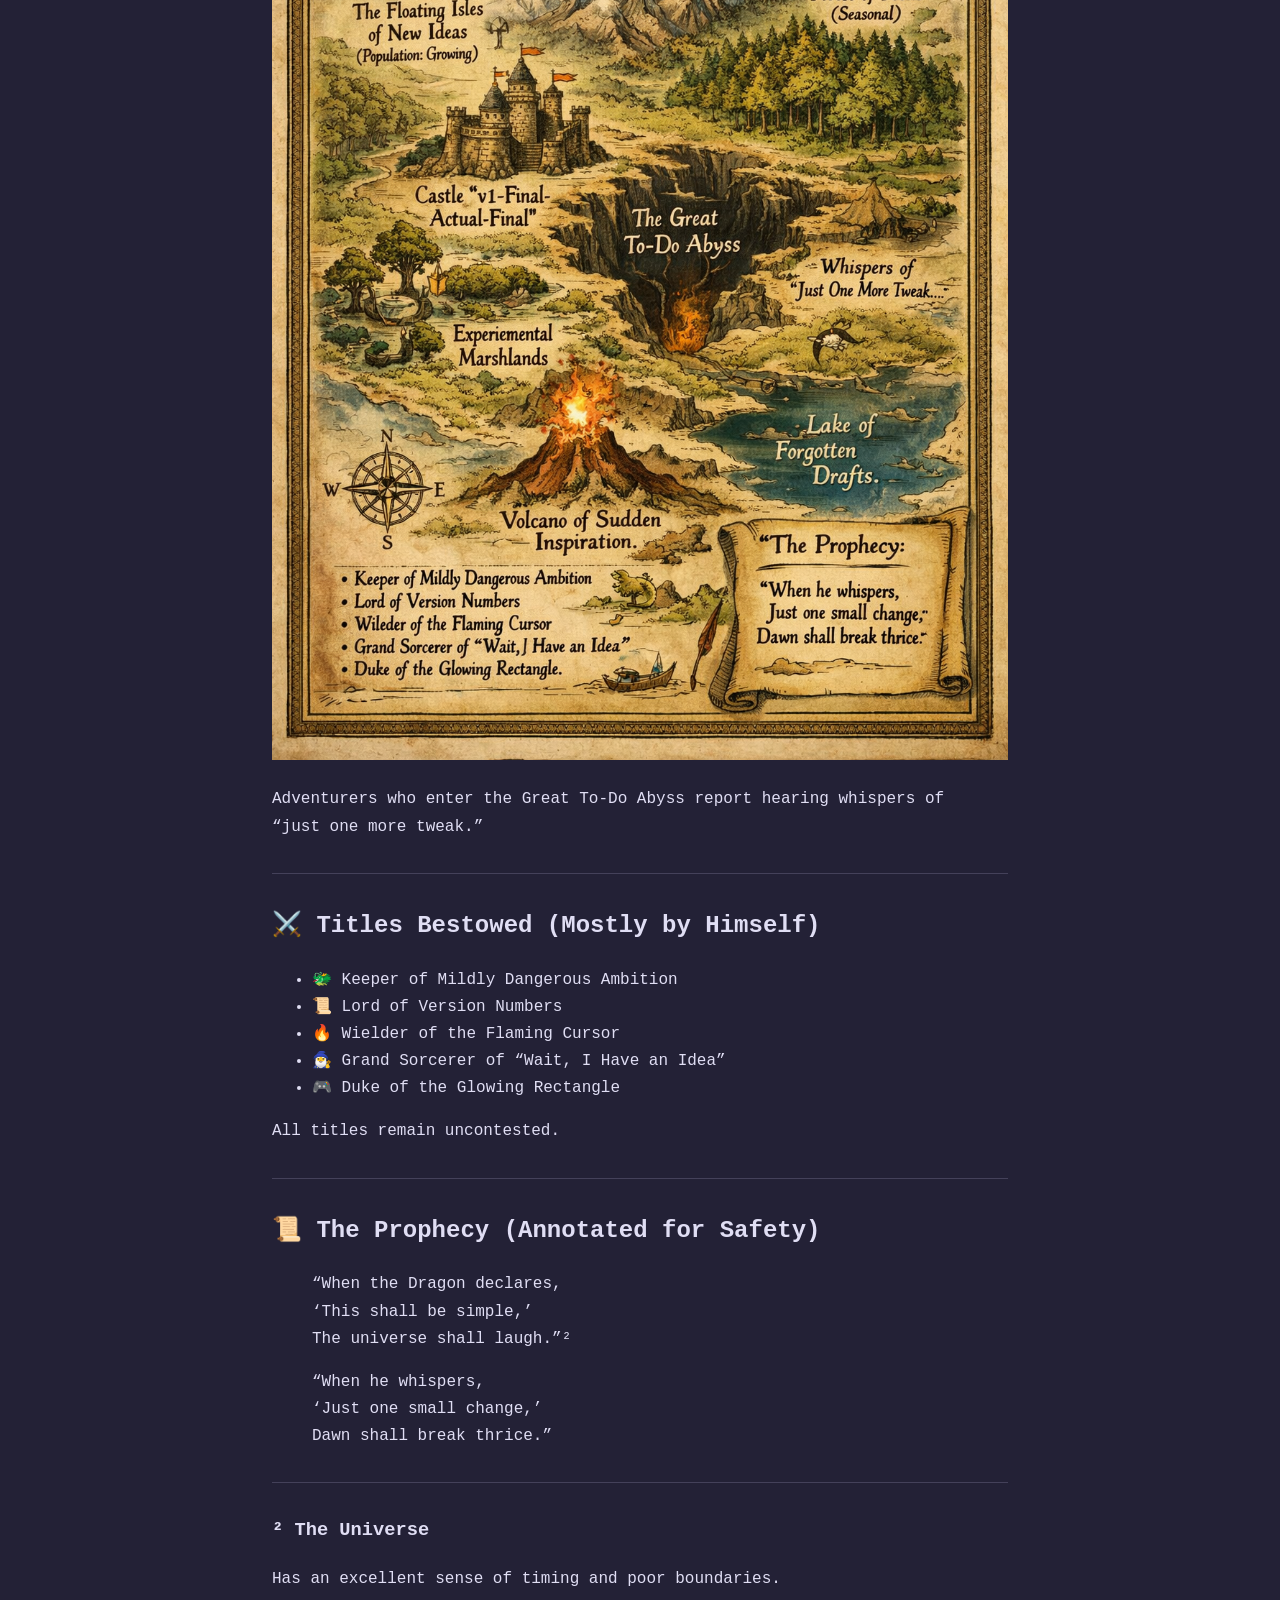
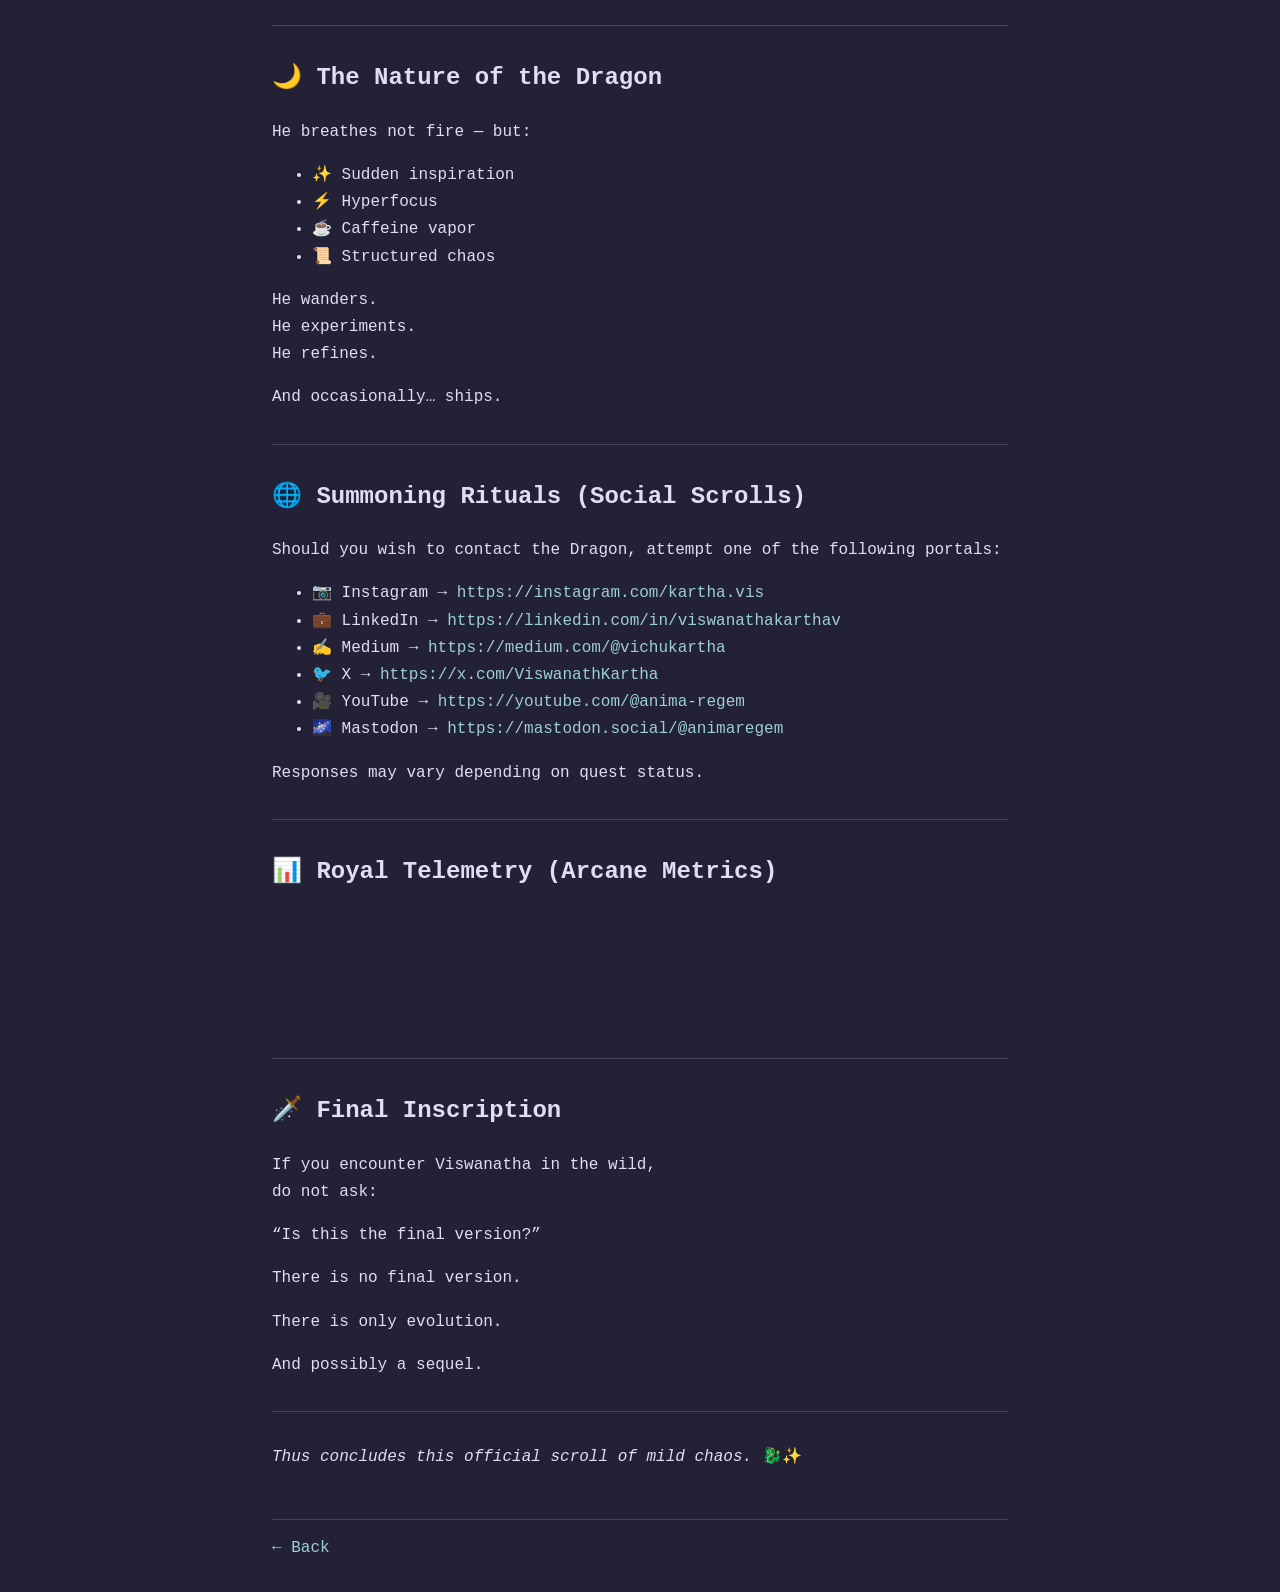
==== commit 600a3048: "deploy: 7306c42db40f55b72e66220ab73ef375707b67da" ====
--- a/black/index.html
+++ b/black/index.html
@@ -1,4 +1,4 @@
-<!doctype html><html lang=en-us><head><meta charset=UTF-8><meta name=viewport content="width=device-width,initial-scale=1"><title>The Black Brother &mdash; Off topic</title><meta name=description content><link rel=stylesheet href=/css/root.css></head><body><main class=site-main><article class=member-profile><nav class=profile-nav><a href=/>&larr; Back</a></nav><header class=profile-header><img src=/black/avatar.jpg alt="The Black Brother" class=profile-avatar><div class=profile-info><h1>The Black Brother</h1><p class=profile-bio>yes</p><p class=profile-email><a href=mailto:viswanathakarthav@gmail.com><svg viewBox="0 0 24 24" fill="currentColor" width="16" height="16" aria-hidden="true"><path d="M1.5 8.67v8.58a3 3 0 003 3h15a3 3 0 003-3V8.67l-8.928 5.493a3 3 0 01-3.144.0L1.5 8.67z"/><path d="M22.5 6.908V6.75a3 3 0 00-3-3h-15a3 3 0 00-3 3v.158l9.714 5.978a1.5 1.5.0 001.572.0L22.5 6.908z"/></svg>
+<!doctype html><html lang=en-us><head><meta charset=UTF-8><meta name=viewport content="width=device-width,initial-scale=1"><title>The Black Brother | #off-topic</title><meta name=description content><link rel=stylesheet href=/css/root.css></head><body><main class=site-main><article class=member-profile><nav class=profile-nav><a href=/>&larr; Back</a></nav><header class=profile-header><img src=/black/avatar.jpg alt="The Black Brother" class=profile-avatar><div class=profile-info><h1>The Black Brother</h1><p class=profile-bio>yes</p><p class=profile-email><a href=mailto:viswanathakarthav@gmail.com><svg viewBox="0 0 24 24" fill="currentColor" width="16" height="16" aria-hidden="true"><path d="M1.5 8.67v8.58a3 3 0 003 3h15a3 3 0 003-3V8.67l-8.928 5.493a3 3 0 01-3.144.0L1.5 8.67z"/><path d="M22.5 6.908V6.75a3 3 0 00-3-3h-15a3 3 0 00-3 3v.158l9.714 5.978a1.5 1.5.0 001.572.0L22.5 6.908z"/></svg>
 viswanathakarthav@gmail.com</a></p><div class=social-links><a href=https://github.com/anima-regem target=_blank rel=noopener><svg viewBox="0 0 24 24" fill="currentColor" width="16" height="16" aria-hidden="true"><path d="M12 .297c-6.63.0-12 5.373-12 12 0 5.303 3.438 9.8 8.205 11.385.6.113.82-.258.82-.577.0-.285-.01-1.04-.015-2.04-3.338.724-4.042-1.61-4.042-1.61C4.422 18.07 3.633 17.7 3.633 17.7c-1.087-.744.084-.729.084-.729 1.205.084 1.838 1.236 1.838 1.236 1.07 1.835 2.809 1.305 3.495.998.108-.776.417-1.305.76-1.605-2.665-.3-5.466-1.332-5.466-5.93.0-1.31.465-2.38 1.235-3.22-.135-.303-.54-1.523.105-3.176.0.0 1.005-.322 3.3 1.23.96-.267 1.98-.399 3-.405 1.02.006 2.04.138 3 .405 2.28-1.552 3.285-1.23 3.285-1.23.645 1.653.24 2.873.12 3.176.765.84 1.23 1.91 1.23 3.22.0 4.61-2.805 5.625-5.475 5.92.42.36.81 1.096.81 2.22.0 1.606-.015 2.896-.015 3.286.0.315.21.69.825.57C20.565 22.092 24 17.592 24 12.297c0-6.627-5.373-12-12-12"/></svg>
 </a><a href=https://x.com/ViswanathKartha target=_blank rel=noopener><svg viewBox="0 0 24 24" fill="currentColor" width="16" height="16" aria-hidden="true"><path d="M18.244 2.25h3.308l-7.227 8.26 8.502 11.24H16.17l-4.714-6.231-5.401 6.231H2.746l7.73-8.835L1.254 2.25H8.08l4.259 5.63 5.905-5.63zm-1.161 17.52h1.833L7.084 4.126H5.117z"/></svg>
 </a><a href=https://linkedin.com/in/viswanathakarthav target=_blank rel=noopener><svg viewBox="0 0 24 24" fill="currentColor" width="16" height="16" aria-hidden="true"><path d="M20.447 20.452h-3.554v-5.569c0-1.328-.027-3.037-1.852-3.037-1.853.0-2.136 1.445-2.136 2.939v5.667H9.351V9h3.414v1.561h.046c.477-.9 1.637-1.85 3.37-1.85 3.601.0 4.267 2.37 4.267 5.455v6.286zM5.337 7.433c-1.144.0-2.063-.926-2.063-2.065.0-1.138.92-2.063 2.063-2.063 1.14.0 2.064.925 2.064 2.063.0 1.139-.925 2.065-2.064 2.065zm1.782 13.019H3.555V9h3.564v11.452zM22.225.0H1.771C.792.0.0.774.0 1.729v20.542C0 23.227.792 24 1.771 24h20.451C23.2 24 24 23.227 24 22.271V1.729C24 .774 23.2.0 22.222.0h.003z"/></svg></a></div></div></header><div class=profile-content><h1 id=-viswanatha>🐉 VISWANATHA,</h1><h2 id=arch-dragon-of-the-unfinished-realms>Arch-Dragon of the Unfinished Realms</h2><h3 id=supreme-starter-of-projects>Supreme Starter of Projects</h3><h4 id=occasional-finisher>Occasional Finisher*</h4><p>*Finishing may occur during rare cosmic alignments and optimal snack conditions.</p><hr><h2 id=-a-brief--entirely-accurate-history>📖 A Brief & Entirely Accurate History</h2><p>In the Age of Perpetual Tabs¹ there arose a Dragon of Considerable Curiosity.</p><p>He did not conquer lands.</p><p>He conquered <strong>ideas</strong>.</p><p>And occasionally reorganized them at 2:17 AM.</p><hr><h3 id=-the-age-of-perpetual-tabs>¹ The Age of Perpetual Tabs</h3><p><em>A turbulent era in which no fewer than 47 browser tabs were open “for later.” None were revisited.</em></p><hr><h2 id=-the-kingdom-map-cartographically-dubious>🗺️ THE KINGDOM MAP (Cartographically Dubious)</h2><p><img src=mapofkartha.png alt="Map of Kartha"></p><p>Adventurers who enter the Great To-Do Abyss report hearing whispers of<br>“just one more tweak.”</p><hr><h2 id=-titles-bestowed-mostly-by-himself>⚔️ Titles Bestowed (Mostly by Himself)</h2><ul><li>🐲 Keeper of Mildly Dangerous Ambition</li><li>📜 Lord of Version Numbers</li><li>🔥 Wielder of the Flaming Cursor</li><li>🧙‍♂️ Grand Sorcerer of “Wait, I Have an Idea”</li><li>🎮 Duke of the Glowing Rectangle</li></ul><p>All titles remain uncontested.</p><hr><h2 id=-the-prophecy-annotated-for-safety>📜 The Prophecy (Annotated for Safety)</h2><blockquote><p>“When the Dragon declares,<br>‘This shall be simple,’<br>The universe shall laugh.”²</p></blockquote><blockquote><p>“When he whispers,<br>‘Just one small change,’<br>Dawn shall break thrice.”</p></blockquote><hr><h3 id=-the-universe>² The Universe</h3><p>Has an excellent sense of timing and poor boundaries.</p><hr><h2 id=-the-nature-of-the-dragon>🌙 The Nature of the Dragon</h2><p>He breathes not fire — but:</p><ul><li>✨ Sudden inspiration</li><li>⚡ Hyperfocus</li><li>☕ Caffeine vapor</li><li>📜 Structured chaos</li></ul><p>He wanders.<br>He experiments.<br>He refines.</p><p>And occasionally… ships.</p><hr><h1 id=-summoning-rituals-social-scrolls>🌐 Summoning Rituals (Social Scrolls)</h1><p>Should you wish to contact the Dragon, attempt one of the following portals:</p><ul><li>📷 Instagram → <a href=https://instagram.com/kartha.vis>https://instagram.com/kartha.vis</a></li><li>💼 LinkedIn → <a href=https://linkedin.com/in/viswanathakarthav>https://linkedin.com/in/viswanathakarthav</a></li><li>✍️ Medium → <a href=https://medium.com/@vichukartha>https://medium.com/@vichukartha</a></li><li>🐦 X → <a href=https://x.com/ViswanathKartha>https://x.com/ViswanathKartha</a></li><li>🎥 YouTube → <a href=https://youtube.com/@anima-regem>https://youtube.com/@anima-regem</a></li><li>🌌 Mastodon → <a href=https://mastodon.social/@animaregem>https://mastodon.social/@animaregem</a></li></ul><p>Responses may vary depending on quest status.</p><hr><h1 id=-royal-telemetry-arcane-metrics>📊 Royal Telemetry (Arcane Metrics)</h1><p><img src="https://github-readme-stats.vercel.app/api?username=anima-regem&amp;theme=tokyonight&amp;hide_border=true&amp;count_private=true" alt></p><p><img src="https://github-readme-streak-stats.herokuapp.com/?user=anima-regem&amp;theme=tokyonight&amp;hide_border=true" alt></p><p><img src="https://github-readme-stats.vercel.app/api/top-langs/?username=anima-regem&amp;theme=tokyonight&amp;hide_border=true&amp;layout=compact" alt></p><hr><h2 id=-final-inscription>🗡️ Final Inscription</h2><p>If you encounter Viswanatha in the wild,<br>do not ask:</p><p>“Is this the final version?”</p><p>There is no final version.</p><p>There is only evolution.</p><p>And possibly a sequel.</p><hr><p><em>Thus concludes this official scroll of mild chaos.</em> 🐉✨</p></div><footer class=profile-footer><a href=/>&larr; Back</a></footer></article></main></body></html>
